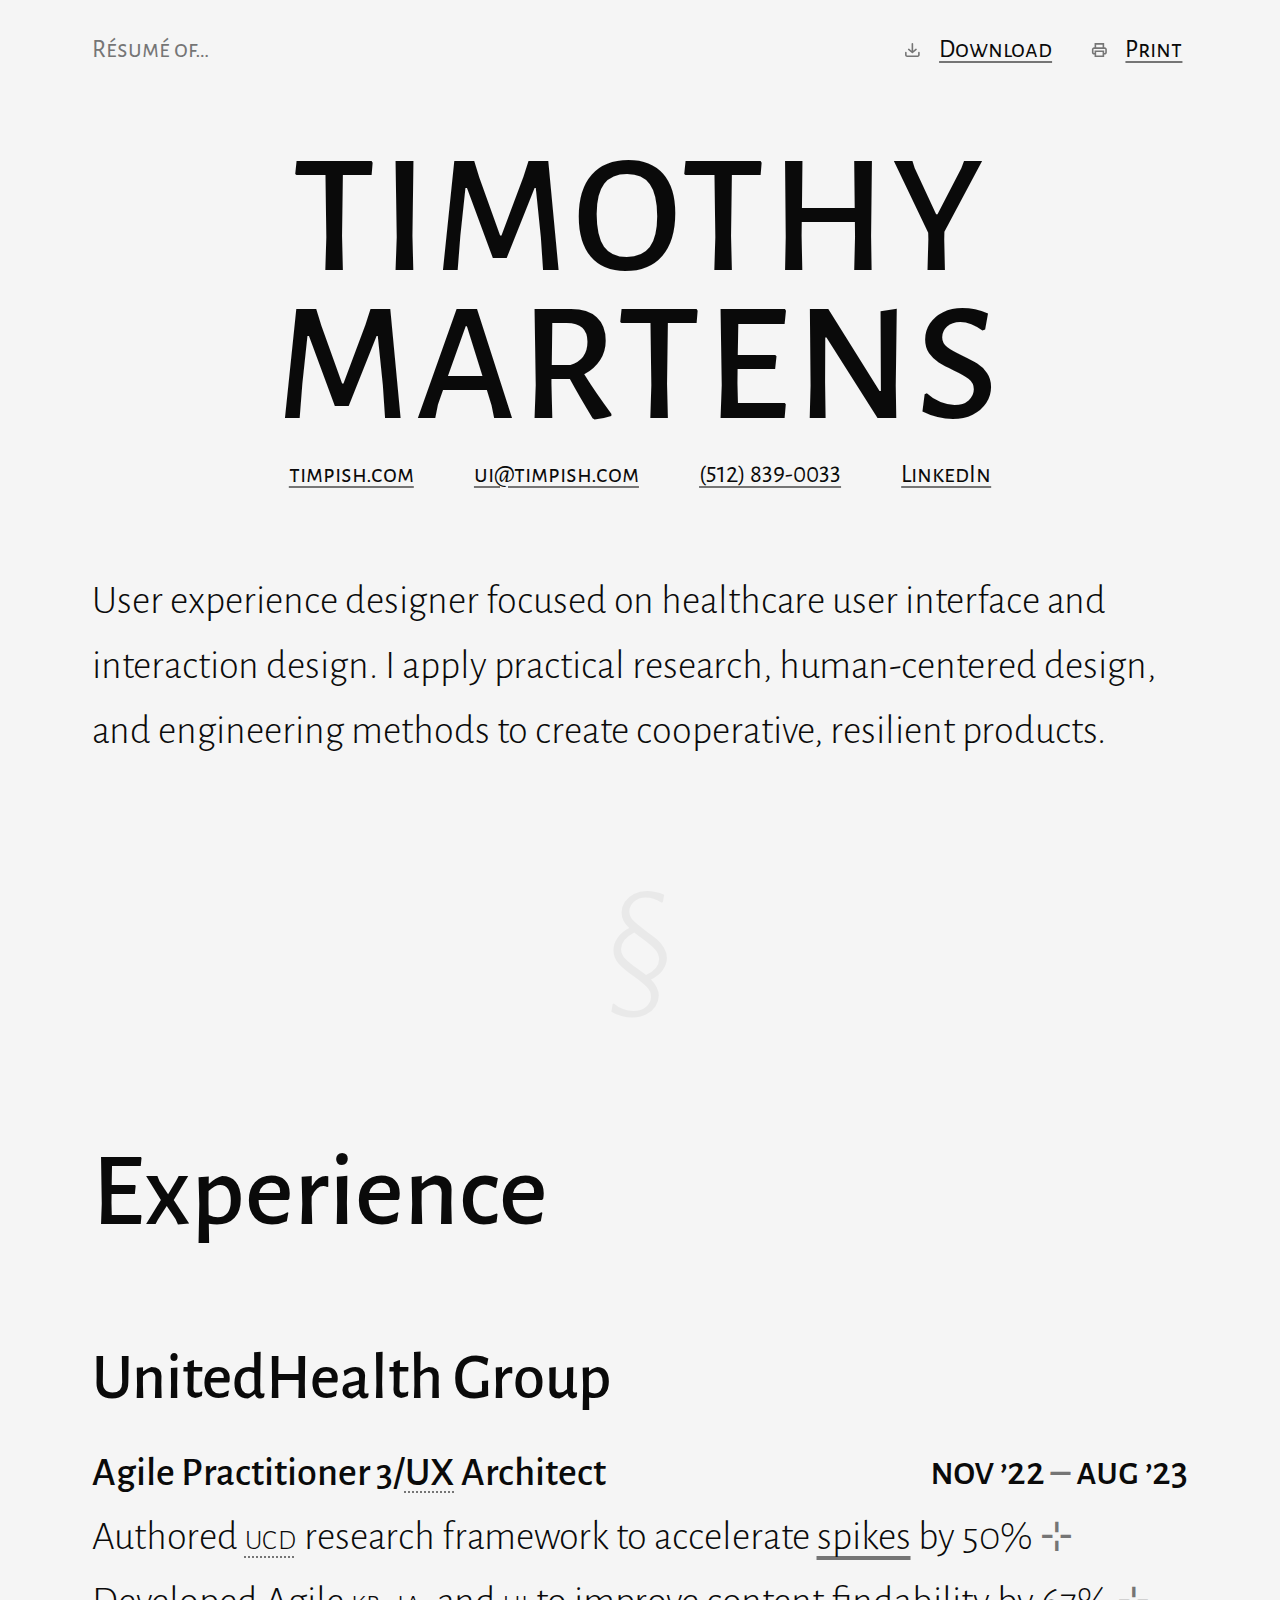
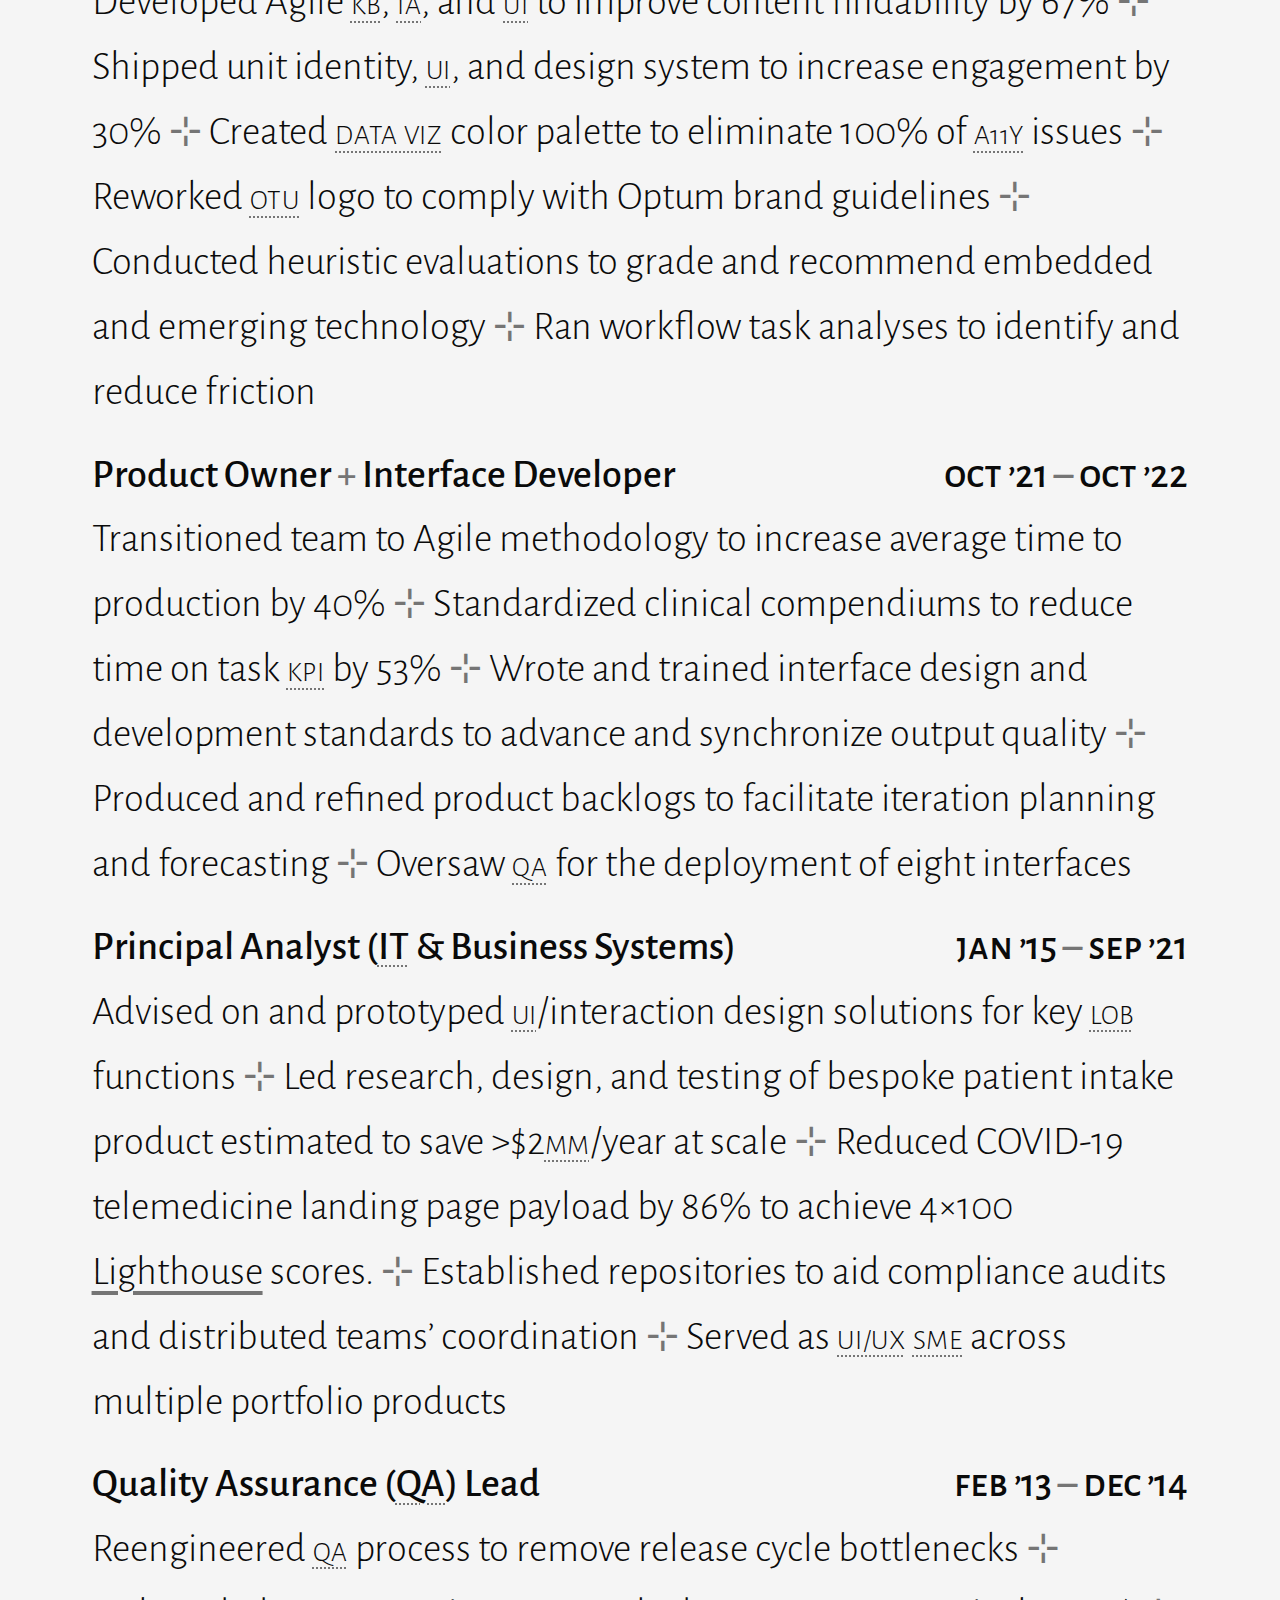
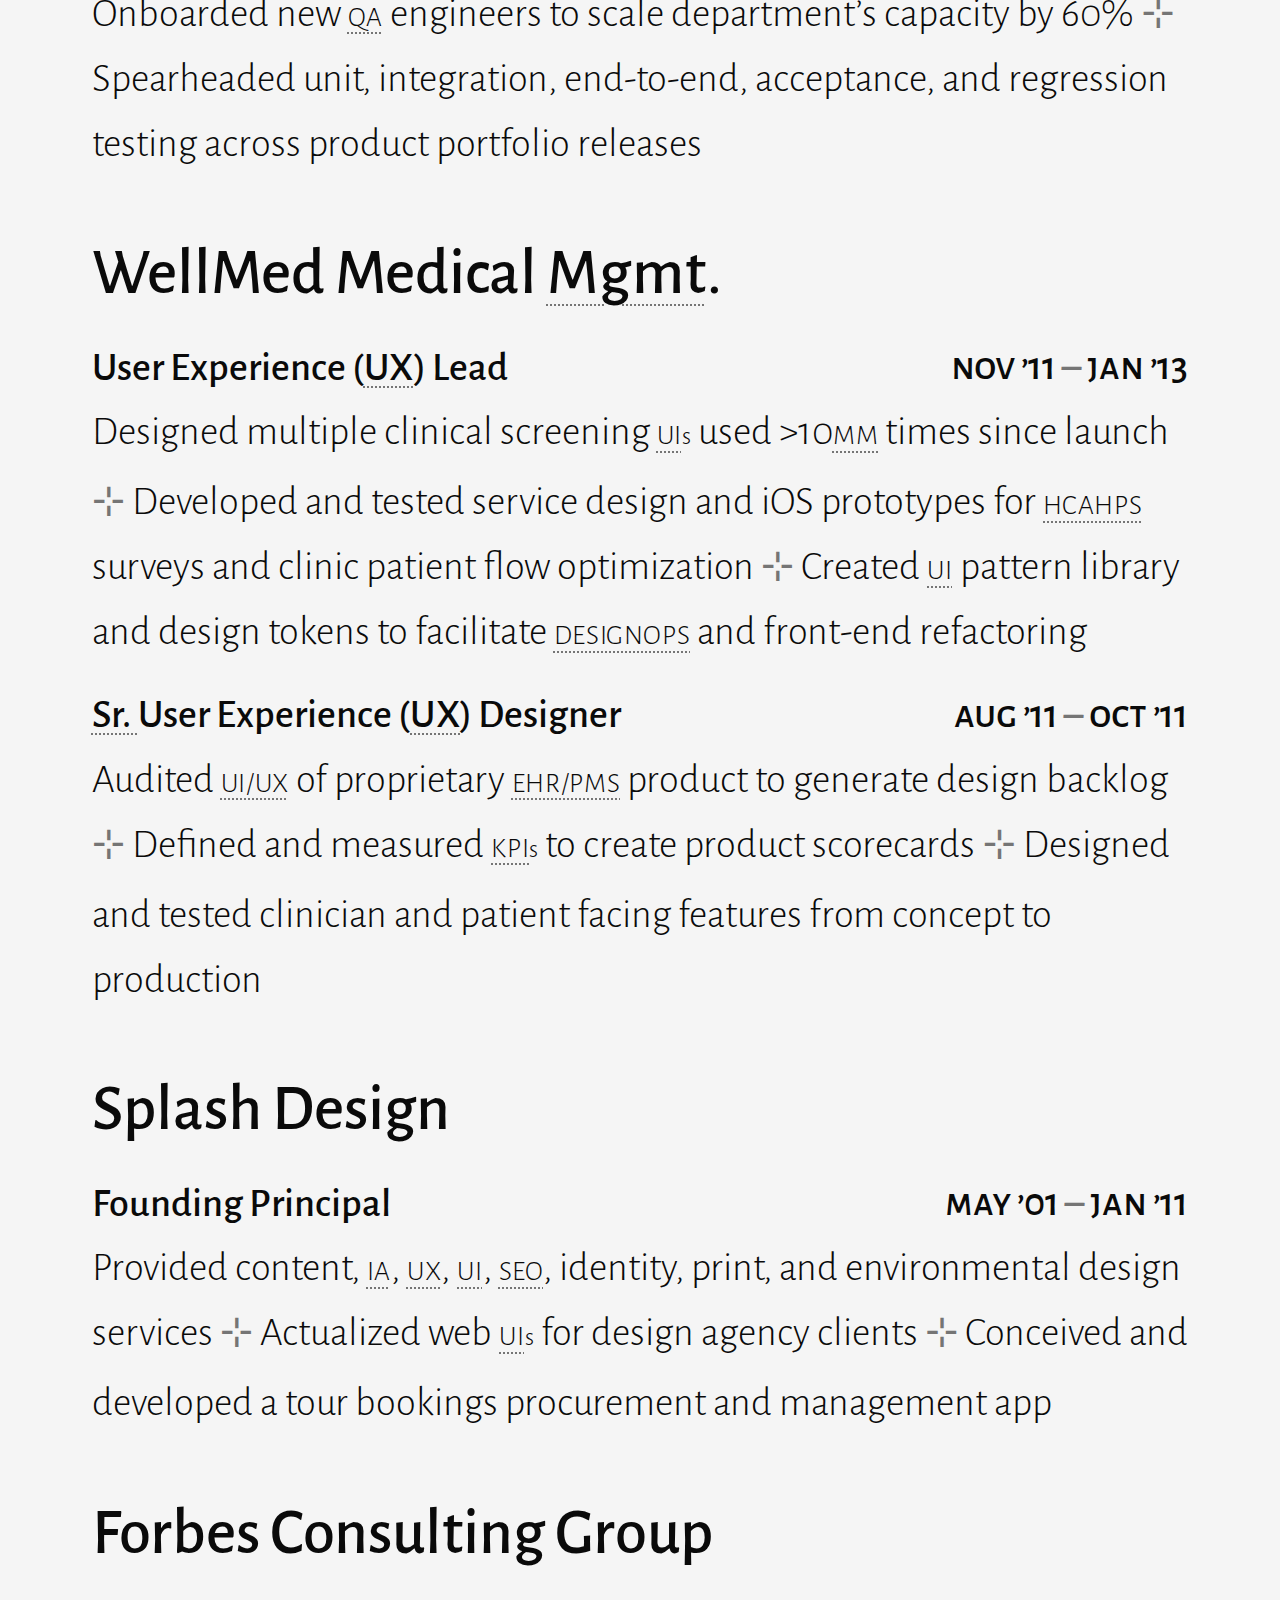
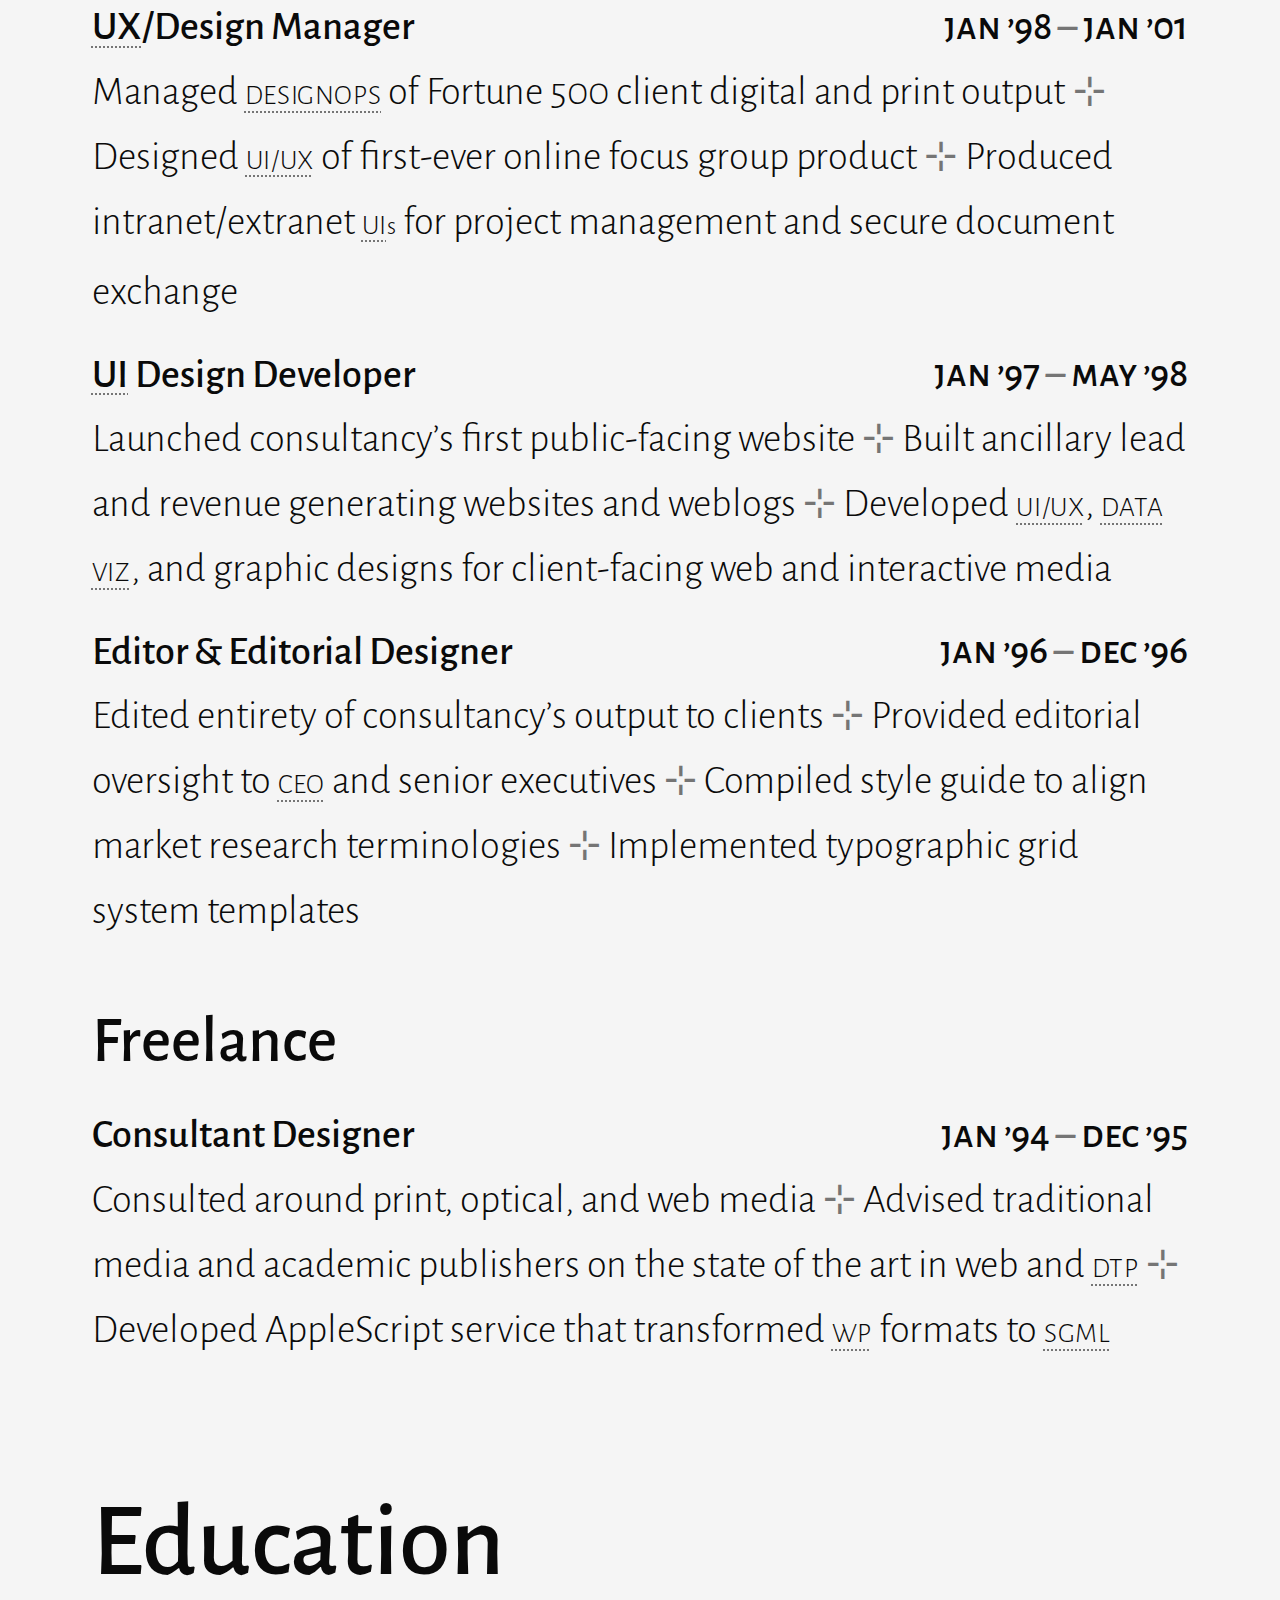
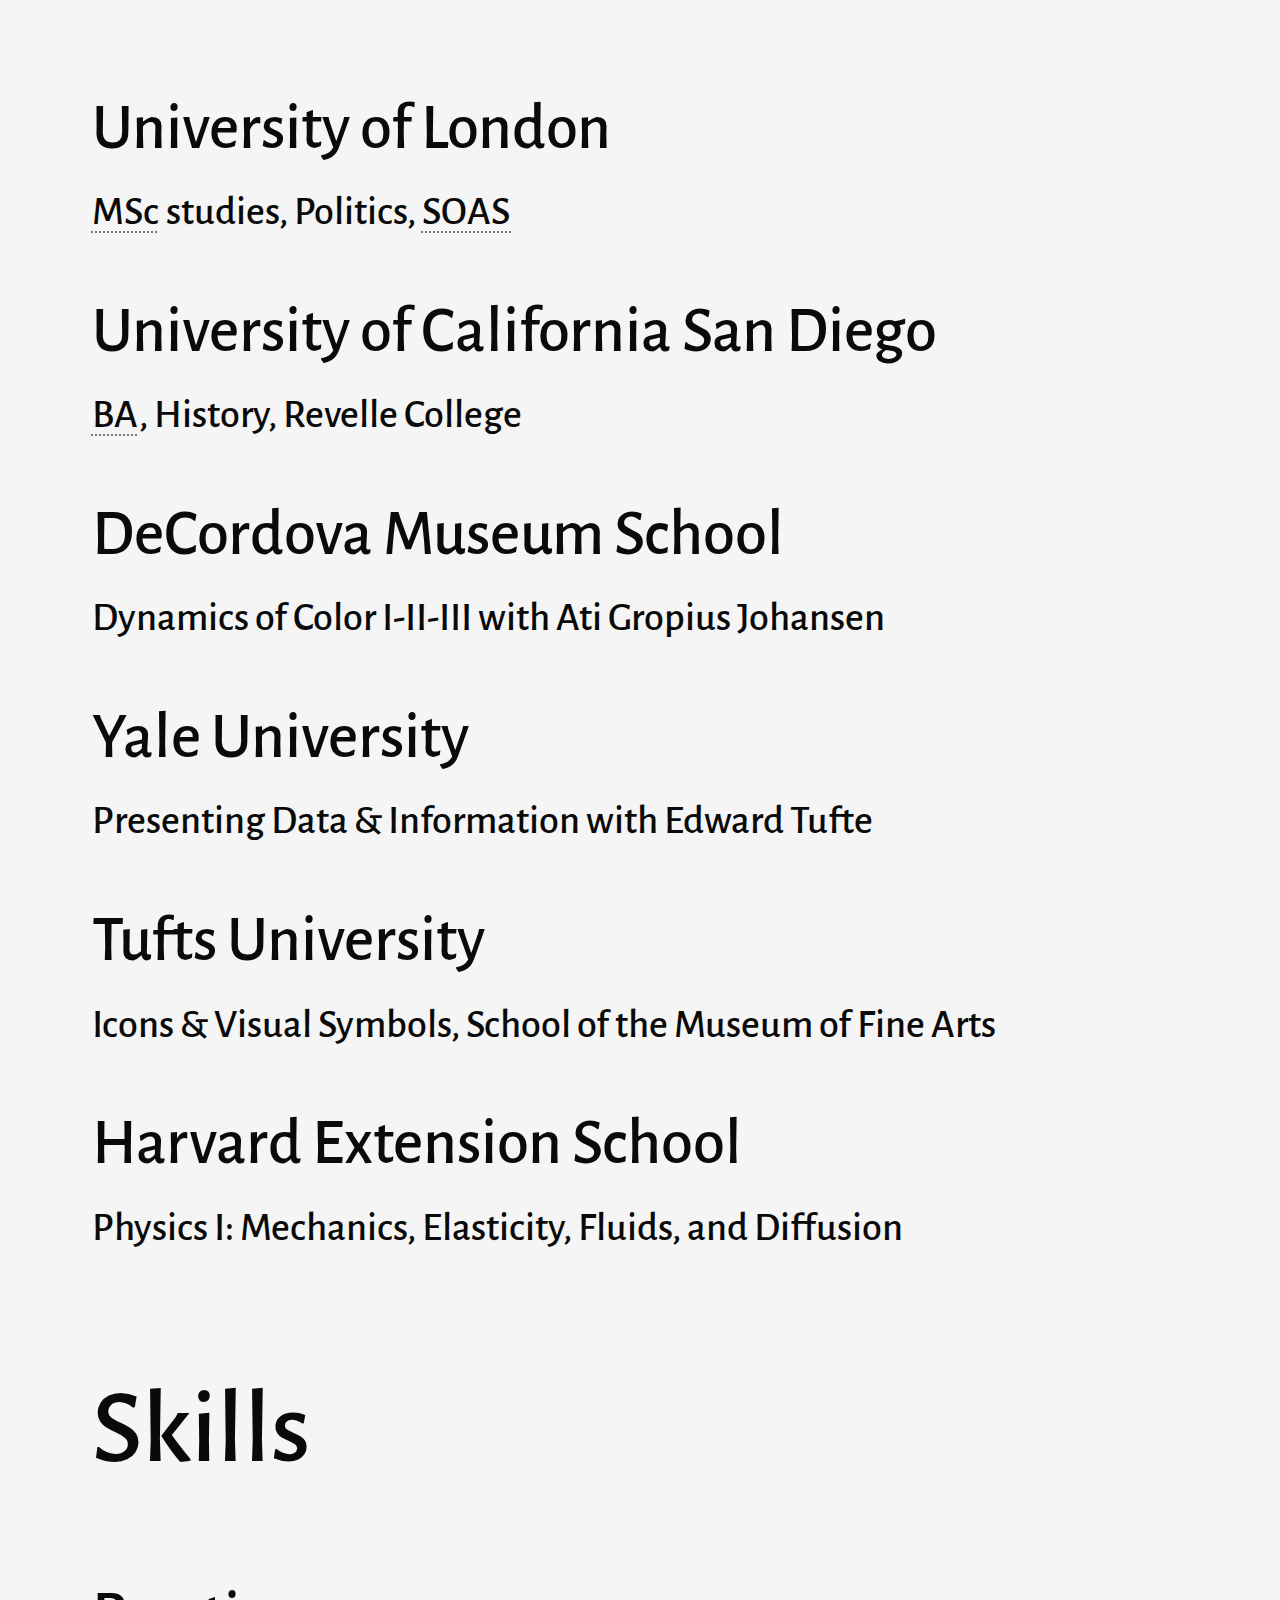
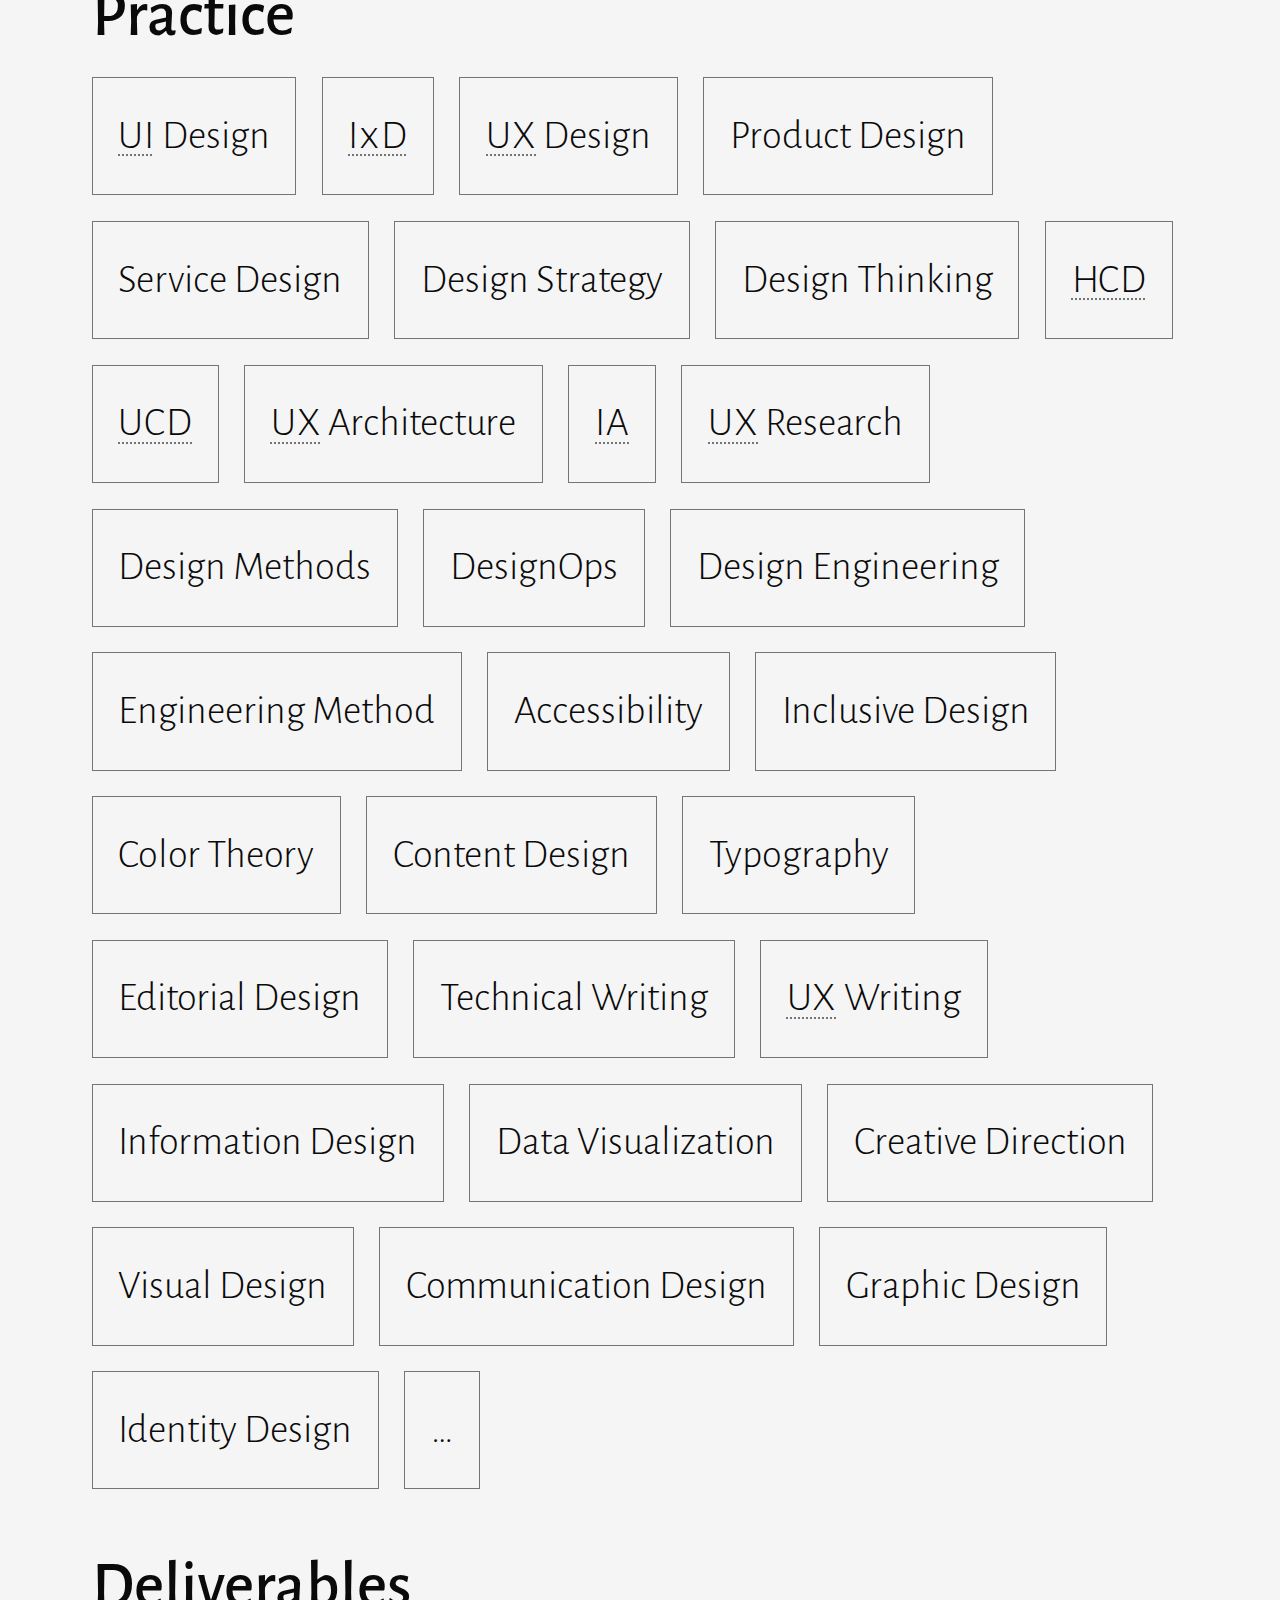
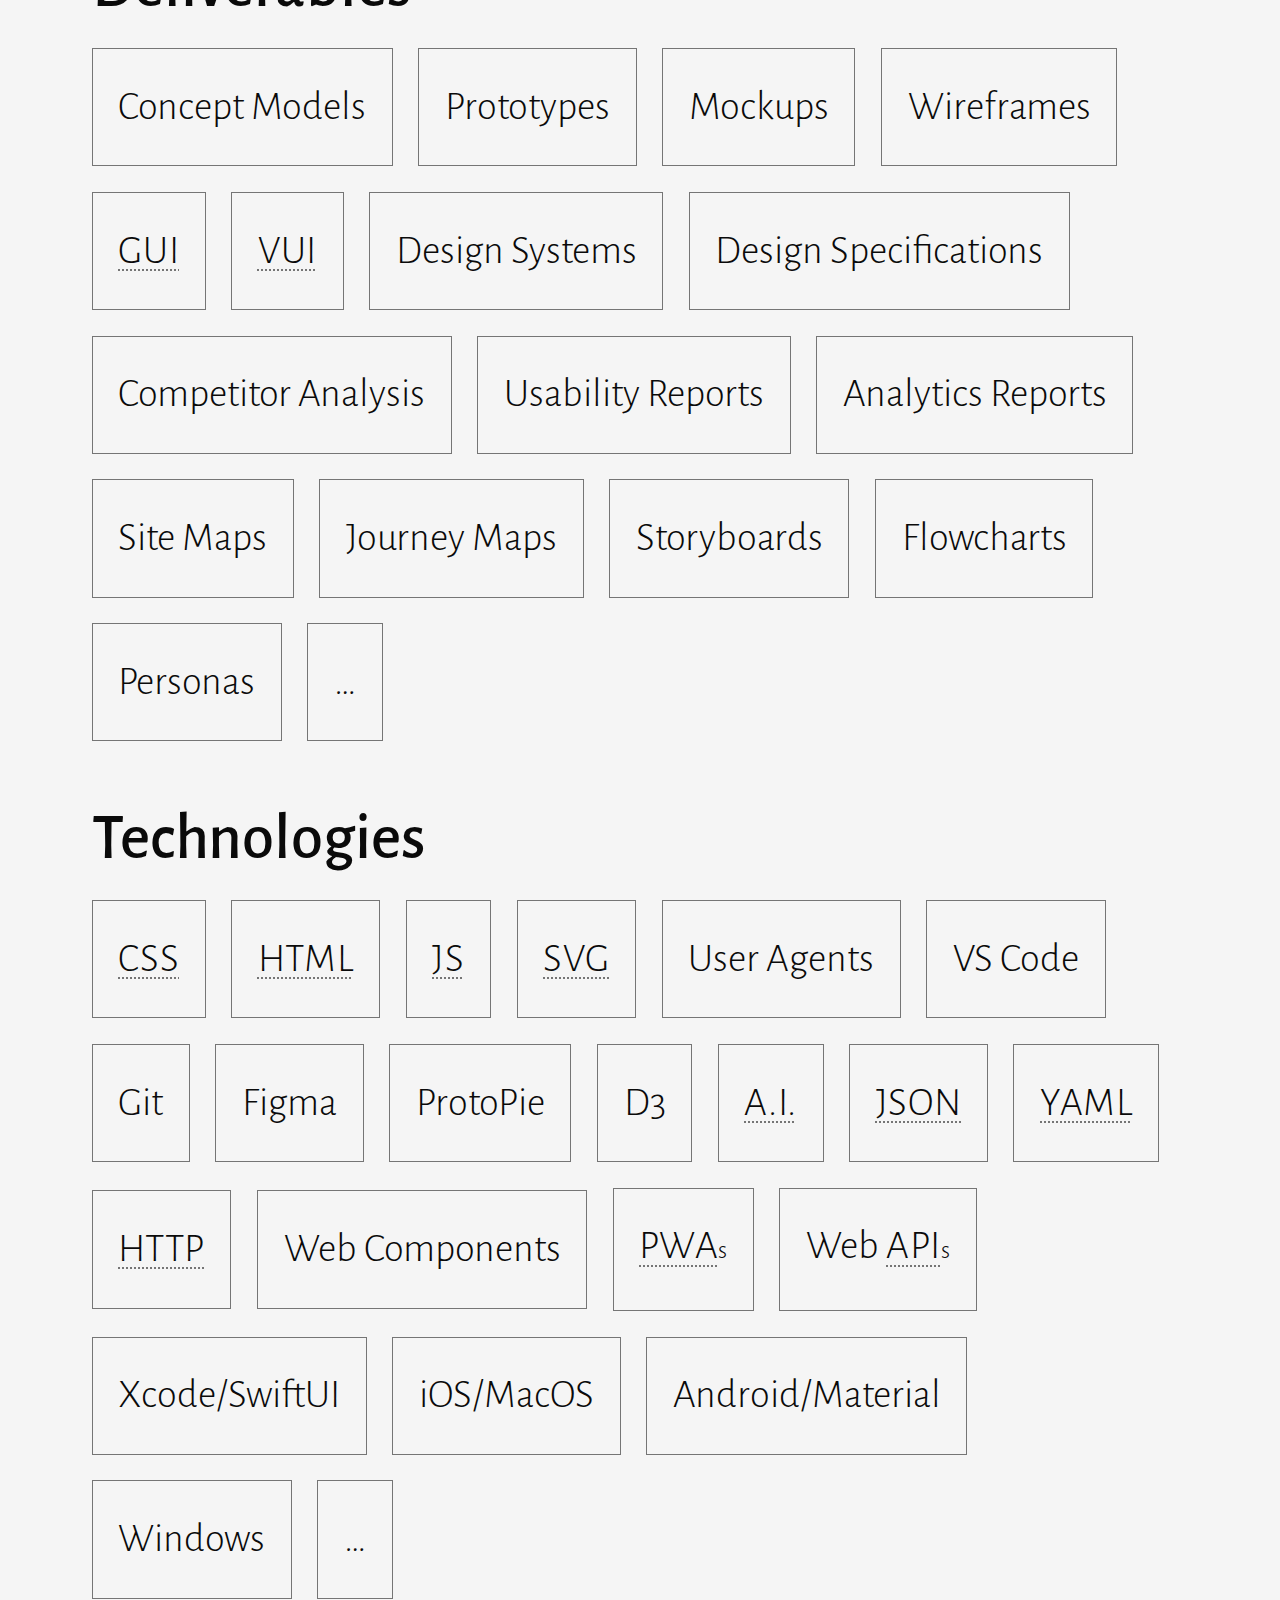
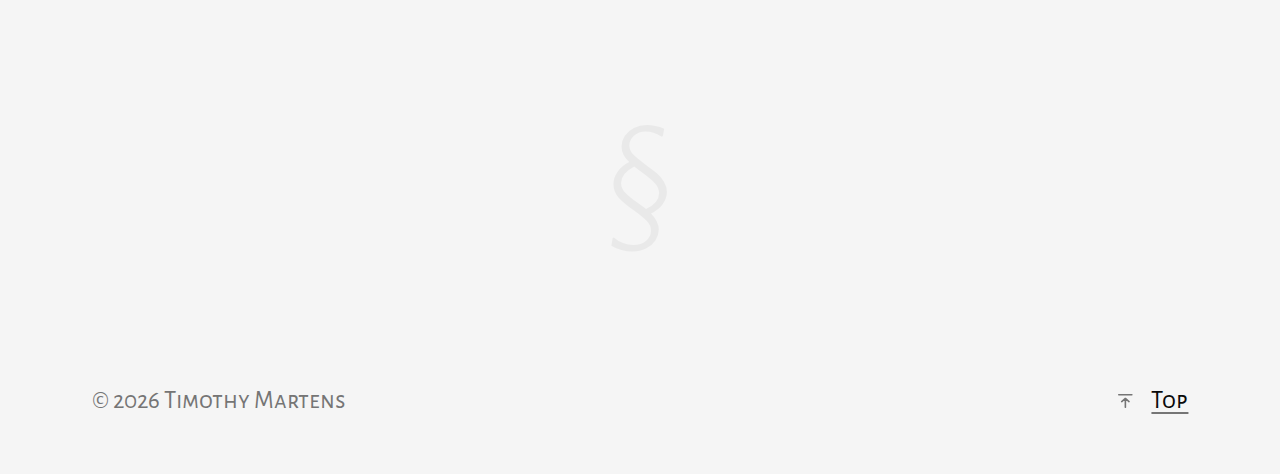
==== index.html @ 263ff4f1 "Add files via upload" ====
<!doctype html>
<html lang="en">

<head>

    <meta charset="UTF-8">
    <meta name="viewport" content="width=device-width,initial-scale=1">
    <title>The r&eacute;sum&eacute; of Timothy Martens &#8211; Product Designer &amp; Design Technologist</title>
    <link rel="preconnect" href="https://fonts.googleapis.com">
    <link rel="preconnect" href="https://fonts.gstatic.com" crossorigin>
    <link href="https://fonts.googleapis.com/css2?family=Alegreya+Sans:wght@300;500&family=Alegreya+Sans+SC:wght@300;400;500&display=swap" rel="stylesheet">
    <!-- <link rel="stylesheet" href="print.css" media="print" /> -->
    <meta name="description" content="The r&eacute;sum&eacute; of Timothy Martens &#8211; Product Designer &amp; Design Technologist" />
    <meta name="format-detection" content="telephone=no">
    <style>
        /* Reset based on https://andy-bell.co.uk/a-more-modern-css-reset/ */

        *,
        *::before,
        *::after {
            box-sizing: border-box;
        }

        html {
            -moz-text-size-adjust: none;
            -webkit-text-size-adjust: none;
            text-size-adjust: none;
        }

        body,
        h1,
        h2,
        h3,
        h4,
        h5,
        p {
            margin: 0;
        }

        body {
            min-height: 100vh;
            line-height: 1.5;
        }

        h1,
        h2,
        h3,
        h4,
        hr,
        button {
            line-height: 1.1;
        }

        h1,
        h2,
        h3,
        h4,
        h5 {
            text-wrap: balance;
        }

        a:not([class]) {
            text-decoration-skip-ink: auto;
            color: currentColor;
        }

        :target {
            scroll-margin-block: 5ex;
        }

        /* Global vars */

        :where(html) {

            /* pseudo-private props in triptych notation: namespaceName-valueType-variableName
               https: //lea.verou.me/blog/2021/10/custom-properties-with-defaults/
               https: //jwdallas.com/posts/namingcssvariables/ */

            --_cv-color-light: var(--cv-color-light, hsl(0, 0%, 96%));
            --_cv-color-dark: var(--cv-color-dark, hsl(0, 0%, 4%));
            --_cv-color-neutral: var(--cv-color-neutral, hsl(0, 0%, 46%));
            --_cv-fontFamily-body: Alegreya Sans, system-ui, -apple-system, sans-serif;
            --_cv-fontFamily-display: var(--cv-fontFamily-body);
            --_cv-fontFamily-smallcaps: Alegreya Sans SC, ui-serif, serif;
            --_cv-maxInlineSize-textMeasure: var(--cv-maxInlineSize-textMeasure, 55ch);
            --_cv-fontWeight-300: var(--cv-fontWeight-300, 300);
            --_cv-fontWeight-400: var(--cv-fontWeight-400, 400);
            --_cv-fontWeight-500: var(--cv-fontWeight-500, 500);
            --_cv-fontSize-s: var(--cv-fontSize-s, clamp(0.7513rem, 0.4806rem + 1.3534vw, 1.6225rem));
            --_cv-fontSize-m: var(--cv-fontSize-m, clamp(1.0625rem, 0.5771rem + 2.4272vw, 2.625rem));
            --_cv-fontSize-l: var(--cv-fontSize-l, clamp(1.5025rem, 0.6497rem + 4.2641vw, 4.2475rem));
            --_cv-fontSize-xl: var(--cv-fontSize-xl, clamp(2.1244rem, 0.6494rem + 7.3748vw, 6.8719rem));
            --_cv-fontSize-xxl: var(--cv-fontSize-xxl, clamp(3.0038rem, 0.4826rem + 12.6058vw, 11.1188rem));
            --_cv-lineHeight-leading: var(--cv-lineHeight-leading, clamp(1.502rem, 4.264vw + 0.65rem, 4.247rem));
            --_cv-letterSpacing-trackingWide: var(--cv-letterSpacing-trackingWide, 0.0618ch);
            --_cv-letterSpacing-trackingSubtle: var(--cv-letterSpacing-trackingSubtle, calc(var(--_cv-letterSpacing-trackingWide)/2));
            --_cv-space-0: var(--cv-space-0, 0);
            --_cv-space-xs: var(--cv-space-xs, clamp(0.3125rem, 0.1766rem + 0.6796vw, 0.75rem));
            --_cv-space-s: var(--cv-space-s, clamp(0.4375rem, 0.2239rem + 1.068vw, 1.125rem));
            --_cv-space-m: var(--cv-space-m, clamp(0.6875rem, 0.3768rem + 1.5534vw, 1.6875rem));
            --_cv-space-l: var(--cv-space-l, clamp(1.0625rem, 0.5771rem + 2.4272vw, 2.625rem));
            --_cv-space-xl: var(--cv-space-xl, clamp(1.625rem, 0.8871rem + 3.6893vw, 4rem));
            --_cv-space-xxl: var(--cv-space-xxl, clamp(2.4375rem, 1.3113rem + 5.6311vw, 6.0625rem));
            --_cv-space-xs-s: var(--cv-space-xs-s, clamp(0.3125rem, 0.0601rem + 1.2621vw, 1.125rem));
            --_cv-space-xs-m: var(--cv-space-xs-m, clamp(0.3125rem, -0.1147rem + 2.1359vw, 1.6875rem));
            --_cv-space-s-m: var(--cv-space-s-m, clamp(0.4375rem, 0.0492rem + 1.9417vw, 1.6875rem));
            --_cv-space-s-xl: var(--cv-space-s-xl, clamp(0.4375rem, -0.6693rem + 5.534vw, 4rem));
            --_cv-space-m-l: var(--cv-space-m-l, clamp(0.6875rem, 0.0856rem + 3.0097vw, 2.625rem));
            --_cv-space-l-xl: var(--cv-space-l-xl, clamp(1.0625rem, 0.1499rem + 4.5631vw, 4rem));
            --_cv-space-l-xxl: var(--cv-space-l-xxl, clamp(1.0625rem, -0.4909rem + 7.767vw, 6.0625rem));
            --_cv-space-xl-xxl: var(--cv-space-xl-xxl, clamp(1.625rem, 0.2464rem + 6.8932vw, 6.0625rem));
            --_cv-borderWidthStyleColor-border: var(--cv-borderWidthStyleColor-border, clamp(0.0088rem, -0.02rem + 0.1437vw, 0.1013rem) solid var(--_cv-color-neutral));
            color: var(--_cv-color-dark);
            background-color: var(--_cv-color-light);
        }

        /* Dark mode */
        @media (prefers-color-scheme: dark) {
            :root {
                background-color: var(--_cv-color-dark);
                color: var(--_cv-color-light);
            }
        }

        /* Elements */

        body {
            font-family: var(--_cv-fontFamily-body);
            font-size: var(--_cv-fontSize-m);
            line-height: var(--_cv-lineHeight-leading);
            font-weight: var(--_cv-fontWeight-300);
            font-variant-numeric: oldstyle-nums;
            font-variant-numeric: proportional-nums;
            margin-top: var(--_cv-space-xs-s);
            margin-bottom: var(--_cv-space-m-l)
        }

        h1,
        h2,
        h3,
        h4 {
            font-family: var(--_cv-fontFamily-display);
            font-weight: var(--_cv-fontWeight-500);
        }

        h5 {
            font-family: var(--_cv-fontFamily-smallcaps);
            font-weight: var(--_cv-fontWeight-500);
        }

        h1 {
            font-size: var(--_cv-fontSize-xxl);
            line-height: 0.88;
            letter-spacing: var(--_cv-letterSpacing-trackingWide);
            text-align: center;
            text-transform: uppercase;
        }

        h2 {
            font-size: var(--_cv-fontSize-xl);
            margin-bottom: var(--_cv-space-xxl);
        }

        h3 {
            font-size: var(--_cv-fontSize-l);
            margin-bottom: var(--_cv-space-m);
            margin-top: var(--_cv-space-xl);
        }

        h4,
        h5 {
            font-size: var(--_cv-fontSize-m);
        }

        nav,
        address,
        footer {
            font-family: var(--_cv-fontFamily-smallcaps);
            font-size: var(--_cv-fontSize-s);
            font-weight: var(--_cv-fontWeight-400);
        }

        /* lead in and outro…neutral color */
        nav p,
        footer p:first-of-type {
            color: var(--_cv-color-neutral);
        }

        /* de-italicize default */
        address {
            font-style: inherit;
        }

        abbr {
            font-family: var(--_cv-fontFamily-smallcaps);
            font-variant-caps: all-small-caps;
            letter-spacing: var(--_cv-letterSpacing-trackingSubtle);
            text-decoration-line: underline;
            text-decoration-style: dotted;
            text-decoration-color: var(--_cv-color-neutral);
            text-decoration-thickness: 1.618px;
            text-underline-offset: 0.1618em;
        }

        /* don't small cap abbrs in these headers */
        h3 abbr,
        h4 abbr {
            font-family: var(--_cv-fontFamily-display);
            font-variant-caps: normal;
        }

        /* plural smallcaps abbrs */
        abbr+span {
            font-size: 0.618em;
        }

        /* cap smallcaps in skill boxes */
        .box li abbr {
            font-variant-caps: normal;
        }

        /* neutral color punctuation glyphs &ndash;, &plus; */
        time+span,
        h4>span {
            color: var(--_cv-color-neutral);
        }

        ul {
            list-style: none;
            margin: 0;
            padding-left: 0;
        }

        /* add a beat above n+1 org postions */
        ul+div.cluster {
            margin-block-start: var(--_cv-space-s);
        }

        a,
        button {
            color: currentcolor;
            text-decoration-line: underline;
            text-decoration-color: var(--_cv-color-neutral);
            text-underline-offset: 0.1618em;
        }

        button {
            background: transparent;
            border: none;
            cursor: pointer;
            display: inline-block;
            font: inherit;
            margin: 0;
        }

        a:hover svg,
        button:hover svg {
            scale: 1.2;
        }

        a:hover,
        button:hover,
        button:focus {
            text-underline-offset: 0.3236em;
        }

        a:active,
        a:focus,
        button:active,
        button:focus {
            outline: var(--_cv-color-neutral) dotted 1.618px;
            outline-offset: +6.853px;
        }

        /* icons base64 svgs  */
        symbol {
            fill: none;
            stroke: var(--_cv-color-neutral);
            stroke-width: 1;
            stroke-linecap: round;
        }

        hr {
            border: none;
        }

        hr.section::after {
            content: '\00A7';
            display: block;
            filter: opacity(.1);
            font-size: var(--_cv-fontSize-xxl);
            text-align: center;
        }

        hr.subsection::after {
            font-size: var(--_cv-fontSize-xl);
        }

        /* Layout primitives */

        /* center */
        .center {
            box-sizing: content-box;
            margin-inline: auto;
            max-inline-size: var(--_cv-maxInlineSize-textMeasure);
            padding-inline-start: var(--_cv-space-l-xxl);
            padding-inline-end: var(--_cv-space-l-xxl);
        }

        /* stack */
        .vertical-rhythm {
            display: flex;
            flex-direction: column;
            justify-content: flex-start;
        }

        [class^='vertical-rhythm']>* {
            margin-block: 0;
        }

        .vertical-rhythm-s>*+* {
            margin-block-start: var(--_cv-space-l-xl);
        }

        .vertical-rhythm-m>*+* {
            margin-block-start: var(--_cv-space-xl);
        }

        .vertical-rhythm-l>*+* {
            margin-block-start: var(--_cv-space-xl-xxl);
        }

        /* cluster */
        .cluster {
            display: flex;
            flex-wrap: wrap;
            gap: var(--_cv-space-xs-m);
            justify-content: space-between;
            align-items: center;
        }

        /* paragraph, glyph delimited lists (main <li>s) */
        .para-list>* {
            list-style: none;
            display: inline;

        }

        .para-list>*+*::before {
            content: var(--symbol, '\22B9')'\0020';
            color: var(--_cv-color-neutral);
        }

        /* box (skills) */
        .box li {
            padding: var(--_cv-space-s-m);
            border: var(--_cv-borderWidthStyleColor-border);
            color: inherit;
            background-color: inherit;
        }

        .box * {
            color: inherit;
        }

        /* icon */
        .icon {
            width: 1cap;
            width: 0.75em;
            height: 0.75em;
            height: 1cap;
        }

        .with-icon {
            display: inline-flex;
            align-items: baseline;
        }

        .with-icon .icon {
            margin-inline-end: var(--_cv-space-xs-s);
        }

        /* Utils */

        /* Type */
        .font-variant-numeric\:lining-nums {
            font-variant-numeric: lining-nums;
        }

        /* Stack props */
        .margin-block-start\:--_cv-space-0 {
            margin-block-start: var(--_cv-space-0);
        }

        /* Cluster props */
        .justify-content\:center {
            justify-content: center;
        }

        .justify-content\:flex-start {
            justify-content: flex-start;
        }

        .gap\:--_cv-space-s-xl {
            gap: var(--_cv-space-s-xl);
        }

        /* layout debugger */
        .* {
            outline: deeppink dotted 0.5px;
        }
    </style>

</head>

<body id="top" class="center vertical-rhythm-l">

    <header class="vertical-rhythm-m">

        <nav class="cluster">
            <p>R&eacute;sum&eacute; of&hellip;</p>
            <ul class="cluster">
                <li>
                    <form method="get" action="martens-timothy-cv.pdf">
                        <!-- <button type="submit" class="with-icon"> -->
                        <button class="with-icon" onclick="window.alert('Feature: Downloadable version\nStatus: Work in progress\nEstimate: October 🎃 2023');return false;">
                            <svg class="icon">
                                <use href="#download"></use>
                            </svg>
                            Download
                        </button>
                    </form>
                </li>
                <li>
                    <!-- <button class="with-icon" onclick="window.print();return false;"> -->
                    <button class="with-icon" onclick="window.alert('Feature: Printable version\nStatus: Work in progress\nEstimate: October 🎃 2023');return false;">
                        <svg class="icon">
                            <use href="#print"></use>
                        </svg>
                        Print</button>
                </li>
            </ul>
        </nav>

        <h1>
            Timothy<br>Martens
        </h1>

        <address class="margin-block-start:--_cv-space-0">
            <ul class="cluster justify-content:center gap:--_cv-space-s-xl">
                <li><a href="https://timpish.com/">timpish.com</a></li>
                <li><a href="mailto:ui&#64;timpish.com">ui@timpish.com</a></li>
                <li><a href="tel:+01-512-839-0033" class="font-variant-numeric:lining-nums" rel="nofollow">(512)&nbsp;839&hyphen;0033</a></li>
                <li><a href="https://www.linkedin.com/in/timpish">LinkedIn</a></li>
            </ul>
        </address>

        <p>User experience designer focused on healthcare user interface and interaction design. I apply practical research, human&hyphen;centered design, and engineering methods to create cooperative, resilient products.</p>
        <!-- <p>Human&hyphen;centric product designer focused on healthcare user interface and interaction design. I apply practical research, design, and engineering methods to create user&hyphen;friendly, resilient <abbr title="User Interface">UI</abbr> systems.</p> -->

    </header>

    <hr class="section">

    <main class="vertical-rhythm-s">

        <article>
            <h2>Experience</h2>
            <h3>UnitedHealth Group</h3>
            <!-- <li>Accomplished [X] as measured by [Y], by doing [Z].</li> -->
            <div class="cluster">
                <h4>Agile Practitioner 3/<wbr><abbr title="User Experience">UX</abbr> Architect</h4>
                <h5><time datetime="2022-11">nov &rsquo;22</time> <span>&ndash;</span> <time datetime="2023-08">aug &rsquo;23</time></h5>
            </div>
            <ul class="para-list">
                <li>Authored <abbr title="User-centered Design">UCD</abbr> research framework to accelerate <a href="https://en.wikipedia.org/wiki/Spike_(software_development)">spikes</a> by 50&percnt;</li>
                <li>Developed Agile <abbr title="Knowledge Base">KB</abbr>, <abbr title="Information Architecture">IA</abbr>, and <abbr title="User Interface">UI</abbr> to improve content findability by 67&percnt;</li>
                <li>Shipped unit identity, <abbr title="User Interface">UI</abbr>, and design system to increase engagement by 30&percnt;</li>
                <li>Created <abbr title="Data Visualization">data viz</abbr> color palette to eliminate 100&percnt; of <abbr title="Accessibility">A11y</abbr> issues</li>
                <li>Reworked <abbr title="Optum Technology University">OTU</abbr> logo to comply with Optum brand guidelines</li>
                <li>Conducted heuristic evaluations to grade and recommend embedded and emerging technology</li>
                <li>Ran workflow task analyses to identify and reduce friction</li>
            </ul>
            <div class="cluster">
                <h4>Product Owner <span>&plus;</span> Interface Developer</h4>
                <h5><time datetime="2021-10">oct &rsquo;21</time> <span>&ndash;</span> <time datetime="2022-10">oct &rsquo;22</time></h5>
            </div>
            <ul class="para-list">
                <li>Transitioned team to Agile methodology to increase average time to production by 40&percnt;</li>
                <li>Standardized clinical compendiums to reduce time on task <abbr title="Key Performance Indicator">kpi</abbr> by 53&percnt;</li>
                <li>Wrote and trained interface design and development standards to advance and synchronize output quality</li>
                <li>Produced and refined product backlogs to facilitate iteration planning and forecasting</li>
                <li>Oversaw <abbr title="Quality Assurance">QA</abbr> for the deployment of eight interfaces</li>
            </ul>
            <div class="cluster">
                <h4>Principal Analyst (<abbr title="Information Technology">IT</abbr> &amp; Business Systems)</h4>
                <h5><time datetime="2015-01">jan &rsquo;15</time> <span>&ndash;</span> <time datetime="2021-09">sep &rsquo;21</time></h5>
            </div>
            <ul class="para-list">
                <li>Advised on and prototyped <abbr title="User Interface">UI</abbr>/<wbr>interaction design solutions for key <abbr title="Line of Business">LOB</abbr> functions</li>
                <li>Led research, design, and testing of bespoke patient intake product estimated to save &gt;$2<abbr title="Million">MM</abbr>/year at scale</li>
                <li>Reduced COVID&hyphen;19 telemedicine landing page payload by 86&percnt; to achieve 4&times;100 <a href="https://developer.chrome.com/docs/lighthouse/">Lighthouse</a> scores.</li>
                <li>Established repositories to aid compliance audits and distributed teams&rsquo; coordination</li>
                <li>Served as <abbr title="User Interface/User Experience">UI/UX</abbr> <abbr title="Subject Matter Expert">SME</abbr> across multiple portfolio products</li>
            </ul>
            <div class="cluster">
                <h4>Quality Assurance (<abbr title="Quality Assurance">QA</abbr>) Lead</h4>
                <h5><time datetime="2013-02">feb &rsquo;13</time> <span>&ndash;</span> <time datetime="2014-12">dec &rsquo;14</time></h5>
            </div>
            <ul class="para-list">
                <li>Reengineered <abbr title="Quality Assurance">QA</abbr> process to remove release cycle bottlenecks</li>
                <li>Onboarded new <abbr title="Quality Assurance">QA</abbr> engineers to scale department&rsquo;s capacity by 60&percnt;</li>
                <li>Spearheaded unit, integration, end&hyphen;to&hyphen;end, acceptance, and regression testing across product portfolio releases</li>
            </ul>
            <h3>WellMed Medical <abbr title="Management">Mgmt</abbr>.</h3>
            <div class="cluster">
                <h4>User Experience (<abbr title="User Experience">UX</abbr>) Lead</h4>
                <h5><time datetime="2011-11">nov &rsquo;11</time> <span>&ndash;</span> <time datetime="2013-01">jan &rsquo;13</time></h5>
            </div>
            <ul class="para-list">
                <li>Designed multiple clinical screening <abbr title="User Interface">UI</abbr><span>s</span> used &gt;10<abbr title="Million">MM</abbr> times since launch</li>
                <li>Developed and tested service design and iOS prototypes for <abbr title="Hospital Consumer Assessment of Healthcare Providers and Systems">HCAHPS</abbr> surveys and clinic patient flow optimization</li>
                <li>Created <abbr title="User Interface">UI</abbr> pattern library and design tokens to facilitate <abbr title="Design Operations">DesignOps</abbr> and front&hyphen;end refactoring</li>
            </ul>
            <div class="cluster">
                <h4><abbr title="Senior">Sr. </abbr> User Experience (<abbr title="User Experience">UX</abbr>) Designer</h4>
                <h5><time datetime="2011-08">aug &rsquo;11</time> <span>&ndash;</span> <time datetime="2011-10">oct &rsquo;11</time></h5>
            </div>
            <ul class="para-list">
                <li>Audited <abbr title="User Interface/User Experience">UI/UX</abbr> of proprietary <abbr title="Electronic Health Record/Practice Management System">EHR/PMS</abbr> product to generate design backlog</li>
                <li>Defined and measured <abbr title="Key Performance Indicators">KPI</abbr><span>s</span> to create product scorecards</li>
                <li>Designed and tested clinician and patient facing features from concept to production</li>
            </ul>
            <h3>Splash Design</h3>
            <div class="cluster">
                <h4>Founding Principal</h4>
                <h5><time datetime="2001-05">may &rsquo;01</time> <span>&ndash;</span> <time datetime="2011-O1">jan &rsquo;11</time></h5>
            </div>
            <ul class="para-list">
                <li>Provided content, <abbr title=" Information Architecture">IA</abbr>, <abbr title="User Experience">UX</abbr>, <abbr title="User Interface">UI</abbr>, <abbr title="Search Engine Optimization">SEO</abbr>, identity, print, and environmental design services</li>
                <li>Actualized web <abbr title="User Interface">UI</abbr><span>s</span> for design agency clients</li>
                <li>Conceived and developed a tour bookings procurement and management app</li>
            </ul>
            <h3>Forbes Consulting Group</h3>
            <div class="cluster">
                <h4><abbr title="User Experience">UX</abbr>/Design Manager</h4>
                <h5><time datetime="1998-01">jan &rsquo;98</time> <span>&ndash;</span> <time datetime="2001-O1">jan &rsquo;01</time></h5>
            </div>
            <ul class="para-list">
                <li>Managed <abbr title="Design Operations">DesignOps</abbr> of Fortune 500 client digital and print output</li>
                <li>Designed <abbr title="User Interface/User Experience">UI/UX</abbr> of first&hyphen;ever online focus group product</li>
                <li>Produced intranet/extranet <abbr title="User Interface">UI</abbr><span>s</span> for project management and secure document exchange</li>
            </ul>
            <div class="cluster">
                <h4><abbr title="User Interface">UI</abbr> Design Developer</h4>
                <h5><time datetime="1997-01">jan &rsquo;97</time> <span>&ndash;</span> <time datetime="1998-O5">may &rsquo;98</time></h5>
            </div>
            <ul class="para-list">
                <li>Launched consultancy&rsquo;s first public&hyphen;facing website</li>
                <li>Built ancillary lead and revenue generating websites and weblogs</li>
                <li>Developed <abbr title="User Interface/User Experience">UI/UX</abbr>, <abbr title="Data Visualization">data viz</abbr>, and graphic designs for client&hyphen;facing web and interactive media</li>
            </ul>
            <div class="cluster">
                <h4>Editor &amp; Editorial Designer</h4>
                <h5><time datetime="1996-01">jan &rsquo;96</time> <span>&ndash;</span> <time datetime="1996-12">dec &rsquo;96</time></h5>
            </div>
            <ul class="para-list">
                <li>Edited entirety of consultancy&rsquo;s output to clients</li>
                <li>Provided editorial oversight to <abbr title="Chief Executive Officer">CEO</abbr> and senior executives</li>
                <li>Compiled style guide to align market research terminologies</li>
                <li>Implemented typographic grid system templates</li>
            </ul>
            <h3>Freelance</h3>
            <div class="cluster">
                <h4>Consultant Designer</h4>
                <h5><time datetime="1994-01">jan &rsquo;94</time> <span>&ndash;</span> <time datetime="1995-12">dec &rsquo;95</time></h5>
            </div>
            <ul class="para-list">
                <li>Consulted around print, optical, and web media</li>
                <li>Advised traditional media and academic publishers on the state of the art in web and <abbr title="Desktop Publsihing">DTP</abbr></li>
                <li>Developed AppleScript service that transformed <abbr title="Word Processing">wp</abbr> formats to <abbr title="Standard Generalized Markup Language">SGML</abbr></li>
            </ul>
        </article>

        <hr class="subsection">

        <article>
            <h2>Education</h2>
            <h3>University of London</h3>
            <h4><abbr title="Master of Science">MSc</abbr> studies, Politics, <abbr title="Scool of Oriental and African Studies">SOAS</abbr></h4>
            <h3>University of California<wbr> San Diego</h3>
            <h4><abbr title="Bachelor of Arts">BA</abbr>, History, Revelle College</h4>
            <h3>DeCordova Museum School</h3>
            <h4>Dynamics of Color I&hyphen;II&hyphen;III with Ati Gropius Johansen</h4>
            <h3>Yale University</h3>
            <h4>Presenting Data &amp; Information with Edward Tufte</h4>
            <h3>Tufts University</h3>
            <h4>Icons &amp; Visual Symbols, School of the Museum of Fine Arts</h4>
            <h3>Harvard Extension School</h3>
            <h4>Physics I: Mechanics, Elasticity, Fluids, and Diffusion</h4>
        </article>

        <hr class="subsection">

        <article>
            <h2>Skills</h2>
            <h3>Practice</h3>
            <ul class="cluster box justify-content:flex-start">
                <li><abbr title="User Interface">UI</abbr> Design</li>
                <li><abbr title="Interaction Design">IxD</abbr></li>
                <li><abbr title="User Experience">UX</abbr> Design</li>
                <li>Product Design</li>
                <li>Service Design</li>
                <li>Design Strategy</li>
                <li>Design Thinking</li>
                <li><abbr title="Human-Centered Design">HCD</abbr></li>
                <li><abbr title="User-Centered Design">UCD</abbr></li>
                <li><abbr title="User Experience">UX</abbr> Architecture</li>
                <li><abbr title="Information Architecture">IA</abbr></li>
                <li><abbr title="User Experience Research">UX</abbr> Research</li>
                <li>Design Methods</li>
                <li>DesignOps</li>
                <li>Design Engineering</li>
                <li>Engineering Method</li>
                <li>Accessibility</li>
                <li>Inclusive Design</li>
                <li>Color Theory</li>
                <li>Content Design</li>
                <li>Typography</li>
                <li>Editorial Design</li>
                <li>Technical Writing</li>
                <li><abbr title="User Experience">UX</abbr> Writing</li>
                <li>Information Design</li>
                <li>Data Visualization</li>
                <li>Creative Direction</li>
                <li>Visual Design</li>
                <li>Communication Design</li>
                <li>Graphic Design</li>
                <li>Identity Design</li>
                <li>&hellip;</li>
            </ul>
            <h3>Deliverables</h3>
            <ul class="cluster box justify-content:flex-start">
                <li>Concept Models</li>
                <li>Prototypes</li>
                <li>Mockups</li>
                <li>Wireframes</li>
                <li><abbr title="Graphical User Inteface">GUI</abbr></li>
                <li><abbr title="Voice User Interface">VUI</abbr></li>
                <li>Design Systems</li>
                <li>Design Specifications</li>
                <li>Competitor Analysis</li>
                <li>Usability Reports</li>
                <li>Analytics Reports</li>
                <li>Site Maps</li>
                <li>Journey Maps</li>
                <li>Storyboards</li>
                <li>Flowcharts</li>
                <li>Personas</li>
                <li>&hellip;</li>
            </ul>
            <h3>Technologies</h3>
            <ul class="cluster box justify-content:flex-start">
                <li><abbr title="Cascading Style Sheets">CSS</abbr></li>
                <li><abbr title="HyperText Markup Language">HTML</abbr></li>
                <li><abbr title="JavaScript">JS</abbr></li>
                <li><abbr title="Scalable Vector Graphics">SVG</abbr></li>
                <li>User Agents</li>
                <li>VS Code</li>
                <li>Git</li>
                <li>Figma</li>
                <li>ProtoPie</li>
                <li>D3</li>
                <li><abbr title="Artificial Intelligence">A.I.</abbr></li>
                <li><abbr title="JavaScript Object Notation">JSON</abbr></li>
                <li><abbr title="A human-friendly data serialization language">YAML</abbr></li>
                <li><abbr title="Hypertext Transfer Protocol">HTTP</abbr></li>
                <li>Web Components</li>
                <li><abbr title="Progressive Web Apps">PWA</abbr><span>s</span></li>
                <li>Web <abbr title="Application Programming Interface">API</abbr><span>s</span></li>
                <li>Xcode/SwiftUI</li>
                <li>iOS/MacOS</li>
                <li>Android/Material</li>
                <li>Windows</li>
                <li>&hellip;</li>
                <!-- <li>Storybook</li>
                        <li>zeroheight</li>
                        <li>Framer</li>
                        <li>Origami</li>
                        <li>Flinto</li>
                        <li>Principle</li>
                        <li>Adobe CC</li>
                        <li>Axure</li>
                        <li>Rive</li>
                        <li>Flow</li>
                        <li>Lotti</li>
                        <li>Luro</li>
                        <li>Maze</li>
                        <li>Optimal Workshop</li>
                        <li>DScout</li>
                        <li>UX Tweak</li>
                        <li>Voiceflow</li>
                        <li>Jira</li>
                        <li>Stencil</li>
                        <li>Lit</li>
                        <li>Polymer</li>
                        <li>Svelte</li>
                        <li>Preact</li>
                        <li>Solid</li>
                        <li>Marko</li>
                        <li>Inferno</li>
                        <li>Hyper</li>
                        <li>FAST</li>
                        <li>Vue</li>
                        <li>Qwik</li>
                        <li>Eleventy</li>
                        <li>Astro</li>
                        <li>Enhance</li>
                        <li>SvelteKit</li>
                        <li>Fresh</li>-->
            </ul>
        </article>

    </main>

    <hr class="section">

    <footer class="cluster">
        <p>&copy;
            <script>document.write((new Date).getFullYear())</script><noscript>2023</noscript> Timothy Martens
        </p>
        <p><a class="with-icon" href="#top">
                <svg class="icon">
                    <use href="#arrow-up"></use>
                </svg>
                Top</a></p>
    </footer>

    <svg display="none" xmlns="http://www.w3.org/2000/svg" xmlns:xlink="http://www.w3.org/1999/xlink">
        <symbol id="download" viewBox="0 0 10 10">
            <path d="M9.075 7.168v1.545a.72.72 0 0 1-.265.546.99.99 0 0 1-.64.227H1.83a.99.99 0 0 1-.64-.227.72.72 0 0 1-.265-.546V7.168m1.811-1.931L5 7.168m0 0 2.264-1.931M5 7.168V1.722" />
        </symbol>
        <symbol id="print" viewBox="0 0 10 10">
            <path d="M2.5 4.468V1.764h5v2.704m-5 3.477h-.833a.868.868 0 0 1-.59-.226.745.745 0 0 1-.244-.547V5.241c0-.205.088-.401.244-.546a.868.868 0 0 1 .59-.227h6.666c.221 0 .433.082.59.227a.745.745 0 0 1 .244.546v1.931a.745.745 0 0 1-.244.547.868.868 0 0 1-.59.226H7.5 M2.5 6.4h5v3.09h-5V6.4Z" />
        </symbol>
        <symbol id="arrow-up" viewBox="0 0 10 10">
            <path d="M.889 1.726h8.15m-1.775 4.25L5 4.043m0 0L2.736 5.975M5 4.044V9.49" />
        </symbol>
    </svg>

</body>

</html>
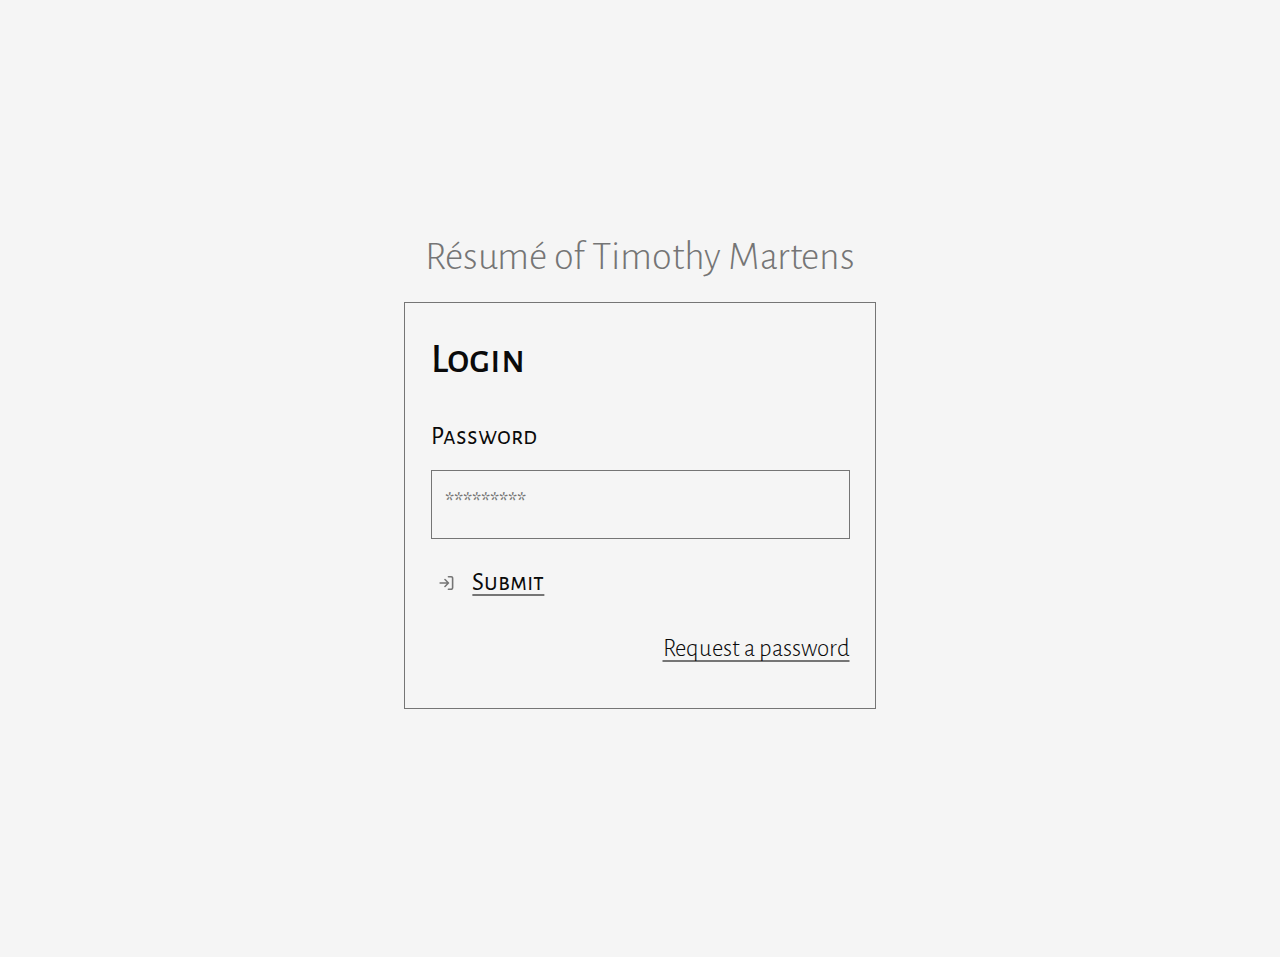
==== commit 17de655f: "Add files via upload" ====
--- a/index.html
+++ b/index.html
@@ -2,752 +2,88 @@
 <html lang="en">
 
 <head>
-
     <meta charset="UTF-8">
     <meta name="viewport" content="width=device-width,initial-scale=1">
-    <title>The r&eacute;sum&eacute; of Timothy Martens &#8211; Product Designer &amp; Design Technologist</title>
+    <title>Login: R&eacute;sum&eacute; of Timothy Martens &#8211;</title>
     <link rel="preconnect" href="https://fonts.googleapis.com">
     <link rel="preconnect" href="https://fonts.gstatic.com" crossorigin>
     <link href="https://fonts.googleapis.com/css2?family=Alegreya+Sans:wght@300;500&family=Alegreya+Sans+SC:wght@300;400;500&display=swap" rel="stylesheet">
-    <!-- <link rel="stylesheet" href="print.css" media="print" /> -->
-    <meta name="description" content="The r&eacute;sum&eacute; of Timothy Martens &#8211; Product Designer &amp; Design Technologist" />
-    <meta name="format-detection" content="telephone=no">
-    <style>
-        /* Reset based on https://andy-bell.co.uk/a-more-modern-css-reset/ */
+    <link rel="stylesheet" href="app.css">
+    <meta name="robots" content="noindex, nofollow">
+</head>
 
-        *,
-        *::before,
-        *::after {
-            box-sizing: border-box;
+<body class="target">
+    <main class="vertical-rhythm-xs">
+        <p class="title">R&eacute;sum&eacute; of Timothy Martens</p>
+        <article class="box padding:--_cv-space-l">
+            <form action="" class="login vertical-rhythm-xs">
+                <h5>Login</h5>
+                <div>
+                    <label>Password</label>
+                    <input data-id="password" type="password" placeholder="*********">
+                </div>
+                <div>
+                    <button data-id="button" type="button" class="with-icon">
+                        <svg class="icon">
+                            <use href="#login"></use>
+                        </svg>Submit
+                        <span data-id="alert" style="display:none"><span class="color:--_cv-color-neutral">&nbsp;&nbsp;&equals;&nbsp;&nbsp;</span>incorrect</span></button>
+                </div>
+            </form>
+            <p class="font-size:--_cv-fontSize-s text-align:right"><a href="mailto:permissions@timpish.com?subject=R&eacute;sum&eacute; password request">Request a password</a></p>
+        </article>
+    </main>
+    <script type="text/javascript">
+        !function () { "use strict"; function t(t) { t ? (f[0] = f[16] = f[1] = f[2] = f[3] = f[4] = f[5] = f[6] = f[7] = f[8] = f[9] = f[10] = f[11] = f[12] = f[13] = f[14] = f[15] = 0, this.blocks = f) : this.blocks = [0, 0, 0, 0, 0, 0, 0, 0, 0, 0, 0, 0, 0, 0, 0, 0, 0], this.h0 = 1732584193, this.h1 = 4023233417, this.h2 = 2562383102, this.h3 = 271733878, this.h4 = 3285377520, this.block = this.start = this.bytes = this.hBytes = 0, this.finalized = this.hashed = !1, this.first = !0 } var h = "object" == typeof window ? window : {}, s = !h.JS_SHA1_NO_NODE_JS && "object" == typeof process && process.versions && process.versions.node; s && (h = global); var i = !h.JS_SHA1_NO_COMMON_JS && "object" == typeof module && module.exports, e = "function" == typeof define && define.amd, r = "0123456789abcdef".split(""), o = [-2147483648, 8388608, 32768, 128], n = [24, 16, 8, 0], a = ["hex", "array", "digest", "arrayBuffer"], f = [], u = function (h) { return function (s) { return new t(!0).update(s)[h]() } }, c = function () { var h = u("hex"); s && (h = p(h)), h.create = function () { return new t }, h.update = function (t) { return h.create().update(t) }; for (var i = 0; i < a.length; ++i) { var e = a[i]; h[e] = u(e) } return h }, p = function (t) { var h = eval("require('crypto')"), s = eval("require('buffer').Buffer"), i = function (i) { if ("string" == typeof i) return h.createHash("sha1").update(i, "utf8").digest("hex"); if (i.constructor === ArrayBuffer) i = new Uint8Array(i); else if (void 0 === i.length) return t(i); return h.createHash("sha1").update(new s(i)).digest("hex") }; return i }; t.prototype.update = function (t) { if (!this.finalized) { var s = "string" != typeof t; s && t.constructor === h.ArrayBuffer && (t = new Uint8Array(t)); for (var i, e, r = 0, o = t.length || 0, a = this.blocks; r < o;) { if (this.hashed && (this.hashed = !1, a[0] = this.block, a[16] = a[1] = a[2] = a[3] = a[4] = a[5] = a[6] = a[7] = a[8] = a[9] = a[10] = a[11] = a[12] = a[13] = a[14] = a[15] = 0), s) for (e = this.start; r < o && e < 64; ++r)a[e >> 2] |= t[r] << n[3 & e++]; else for (e = this.start; r < o && e < 64; ++r)(i = t.charCodeAt(r)) < 128 ? a[e >> 2] |= i << n[3 & e++] : i < 2048 ? (a[e >> 2] |= (192 | i >> 6) << n[3 & e++], a[e >> 2] |= (128 | 63 & i) << n[3 & e++]) : i < 55296 || i >= 57344 ? (a[e >> 2] |= (224 | i >> 12) << n[3 & e++], a[e >> 2] |= (128 | i >> 6 & 63) << n[3 & e++], a[e >> 2] |= (128 | 63 & i) << n[3 & e++]) : (i = 65536 + ((1023 & i) << 10 | 1023 & t.charCodeAt(++r)), a[e >> 2] |= (240 | i >> 18) << n[3 & e++], a[e >> 2] |= (128 | i >> 12 & 63) << n[3 & e++], a[e >> 2] |= (128 | i >> 6 & 63) << n[3 & e++], a[e >> 2] |= (128 | 63 & i) << n[3 & e++]); this.lastByteIndex = e, this.bytes += e - this.start, e >= 64 ? (this.block = a[16], this.start = e - 64, this.hash(), this.hashed = !0) : this.start = e } return this.bytes > 4294967295 && (this.hBytes += this.bytes / 4294967296 << 0, this.bytes = this.bytes % 4294967296), this } }, t.prototype.finalize = function () { if (!this.finalized) { this.finalized = !0; var t = this.blocks, h = this.lastByteIndex; t[16] = this.block, t[h >> 2] |= o[3 & h], this.block = t[16], h >= 56 && (this.hashed || this.hash(), t[0] = this.block, t[16] = t[1] = t[2] = t[3] = t[4] = t[5] = t[6] = t[7] = t[8] = t[9] = t[10] = t[11] = t[12] = t[13] = t[14] = t[15] = 0), t[14] = this.hBytes << 3 | this.bytes >>> 29, t[15] = this.bytes << 3, this.hash() } }, t.prototype.hash = function () { var t, h, s = this.h0, i = this.h1, e = this.h2, r = this.h3, o = this.h4, n = this.blocks; for (t = 16; t < 80; ++t)h = n[t - 3] ^ n[t - 8] ^ n[t - 14] ^ n[t - 16], n[t] = h << 1 | h >>> 31; for (t = 0; t < 20; t += 5)s = (h = (i = (h = (e = (h = (r = (h = (o = (h = s << 5 | s >>> 27) + (i & e | ~i & r) + o + 1518500249 + n[t] << 0) << 5 | o >>> 27) + (s & (i = i << 30 | i >>> 2) | ~s & e) + r + 1518500249 + n[t + 1] << 0) << 5 | r >>> 27) + (o & (s = s << 30 | s >>> 2) | ~o & i) + e + 1518500249 + n[t + 2] << 0) << 5 | e >>> 27) + (r & (o = o << 30 | o >>> 2) | ~r & s) + i + 1518500249 + n[t + 3] << 0) << 5 | i >>> 27) + (e & (r = r << 30 | r >>> 2) | ~e & o) + s + 1518500249 + n[t + 4] << 0, e = e << 30 | e >>> 2; for (; t < 40; t += 5)s = (h = (i = (h = (e = (h = (r = (h = (o = (h = s << 5 | s >>> 27) + (i ^ e ^ r) + o + 1859775393 + n[t] << 0) << 5 | o >>> 27) + (s ^ (i = i << 30 | i >>> 2) ^ e) + r + 1859775393 + n[t + 1] << 0) << 5 | r >>> 27) + (o ^ (s = s << 30 | s >>> 2) ^ i) + e + 1859775393 + n[t + 2] << 0) << 5 | e >>> 27) + (r ^ (o = o << 30 | o >>> 2) ^ s) + i + 1859775393 + n[t + 3] << 0) << 5 | i >>> 27) + (e ^ (r = r << 30 | r >>> 2) ^ o) + s + 1859775393 + n[t + 4] << 0, e = e << 30 | e >>> 2; for (; t < 60; t += 5)s = (h = (i = (h = (e = (h = (r = (h = (o = (h = s << 5 | s >>> 27) + (i & e | i & r | e & r) + o - 1894007588 + n[t] << 0) << 5 | o >>> 27) + (s & (i = i << 30 | i >>> 2) | s & e | i & e) + r - 1894007588 + n[t + 1] << 0) << 5 | r >>> 27) + (o & (s = s << 30 | s >>> 2) | o & i | s & i) + e - 1894007588 + n[t + 2] << 0) << 5 | e >>> 27) + (r & (o = o << 30 | o >>> 2) | r & s | o & s) + i - 1894007588 + n[t + 3] << 0) << 5 | i >>> 27) + (e & (r = r << 30 | r >>> 2) | e & o | r & o) + s - 1894007588 + n[t + 4] << 0, e = e << 30 | e >>> 2; for (; t < 80; t += 5)s = (h = (i = (h = (e = (h = (r = (h = (o = (h = s << 5 | s >>> 27) + (i ^ e ^ r) + o - 899497514 + n[t] << 0) << 5 | o >>> 27) + (s ^ (i = i << 30 | i >>> 2) ^ e) + r - 899497514 + n[t + 1] << 0) << 5 | r >>> 27) + (o ^ (s = s << 30 | s >>> 2) ^ i) + e - 899497514 + n[t + 2] << 0) << 5 | e >>> 27) + (r ^ (o = o << 30 | o >>> 2) ^ s) + i - 899497514 + n[t + 3] << 0) << 5 | i >>> 27) + (e ^ (r = r << 30 | r >>> 2) ^ o) + s - 899497514 + n[t + 4] << 0, e = e << 30 | e >>> 2; this.h0 = this.h0 + s << 0, this.h1 = this.h1 + i << 0, this.h2 = this.h2 + e << 0, this.h3 = this.h3 + r << 0, this.h4 = this.h4 + o << 0 }, t.prototype.hex = function () { this.finalize(); var t = this.h0, h = this.h1, s = this.h2, i = this.h3, e = this.h4; return r[t >> 28 & 15] + r[t >> 24 & 15] + r[t >> 20 & 15] + r[t >> 16 & 15] + r[t >> 12 & 15] + r[t >> 8 & 15] + r[t >> 4 & 15] + r[15 & t] + r[h >> 28 & 15] + r[h >> 24 & 15] + r[h >> 20 & 15] + r[h >> 16 & 15] + r[h >> 12 & 15] + r[h >> 8 & 15] + r[h >> 4 & 15] + r[15 & h] + r[s >> 28 & 15] + r[s >> 24 & 15] + r[s >> 20 & 15] + r[s >> 16 & 15] + r[s >> 12 & 15] + r[s >> 8 & 15] + r[s >> 4 & 15] + r[15 & s] + r[i >> 28 & 15] + r[i >> 24 & 15] + r[i >> 20 & 15] + r[i >> 16 & 15] + r[i >> 12 & 15] + r[i >> 8 & 15] + r[i >> 4 & 15] + r[15 & i] + r[e >> 28 & 15] + r[e >> 24 & 15] + r[e >> 20 & 15] + r[e >> 16 & 15] + r[e >> 12 & 15] + r[e >> 8 & 15] + r[e >> 4 & 15] + r[15 & e] }, t.prototype.toString = t.prototype.hex, t.prototype.digest = function () { this.finalize(); var t = this.h0, h = this.h1, s = this.h2, i = this.h3, e = this.h4; return [t >> 24 & 255, t >> 16 & 255, t >> 8 & 255, 255 & t, h >> 24 & 255, h >> 16 & 255, h >> 8 & 255, 255 & h, s >> 24 & 255, s >> 16 & 255, s >> 8 & 255, 255 & s, i >> 24 & 255, i >> 16 & 255, i >> 8 & 255, 255 & i, e >> 24 & 255, e >> 16 & 255, e >> 8 & 255, 255 & e] }, t.prototype.array = t.prototype.digest, t.prototype.arrayBuffer = function () { this.finalize(); var t = new ArrayBuffer(20), h = new DataView(t); return h.setUint32(0, this.h0), h.setUint32(4, this.h1), h.setUint32(8, this.h2), h.setUint32(12, this.h3), h.setUint32(16, this.h4), t }; var y = c(); i ? module.exports = y : (h.sha1 = y, e && define(function () { return y })) }();
+    </script>
+    <script type="text/javascript">
+        "use strict"
+        var button = document.querySelectorAll('[data-id="button"]')
+        var password = document.querySelectorAll('[data-id="password"]')
+
+        function login(secret) {
+            var hash = sha1(secret)
+            var url = hash + "/index.html"
+            var alert = document.querySelectorAll('[data-id="alert"]')
+
+            var request = new XMLHttpRequest()
+            request.open('GET', url, true)
+
+            request.onload = function () {
+                if (request.status >= 200 && request.status < 400) {
+                    window.location = url
+                } else {
+                    parent.location.hash = hash
+                    alert[0].style.display = 'block'
+                    password[0].setAttribute('placeholder', '*********')
+                    password[0].value = ''
+                }
+            }
+            request.onerror = function () {
+                parent.location.hash = hash
+                alert[0].style.display = 'block'
+                password[0].setAttribute('placeholder', '*********')
+                password[0].value = ''
+            }
+            request.send()
         }
 
-        html {
-            -moz-text-size-adjust: none;
-            -webkit-text-size-adjust: none;
-            text-size-adjust: none;
-        }
+        button[0].addEventListener("click", function () {
+            login(password[0].value)
+        })
 
-        body,
-        h1,
-        h2,
-        h3,
-        h4,
-        h5,
-        p {
-            margin: 0;
-        }
-
-        body {
-            min-height: 100vh;
-            line-height: 1.5;
-        }
-
-        h1,
-        h2,
-        h3,
-        h4,
-        hr,
-        button {
-            line-height: 1.1;
-        }
-
-        h1,
-        h2,
-        h3,
-        h4,
-        h5 {
-            text-wrap: balance;
-        }
-
-        a:not([class]) {
-            text-decoration-skip-ink: auto;
-            color: currentColor;
-        }
-
-        :target {
-            scroll-margin-block: 5ex;
-        }
-
-        /* Global vars */
-
-        :where(html) {
-
-            /* pseudo-private props in triptych notation: namespaceName-valueType-variableName
-               https: //lea.verou.me/blog/2021/10/custom-properties-with-defaults/
-               https: //jwdallas.com/posts/namingcssvariables/ */
-
-            --_cv-color-light: var(--cv-color-light, hsl(0, 0%, 96%));
-            --_cv-color-dark: var(--cv-color-dark, hsl(0, 0%, 4%));
-            --_cv-color-neutral: var(--cv-color-neutral, hsl(0, 0%, 46%));
-            --_cv-fontFamily-body: Alegreya Sans, system-ui, -apple-system, sans-serif;
-            --_cv-fontFamily-display: var(--cv-fontFamily-body);
-            --_cv-fontFamily-smallcaps: Alegreya Sans SC, ui-serif, serif;
-            --_cv-maxInlineSize-textMeasure: var(--cv-maxInlineSize-textMeasure, 55ch);
-            --_cv-fontWeight-300: var(--cv-fontWeight-300, 300);
-            --_cv-fontWeight-400: var(--cv-fontWeight-400, 400);
-            --_cv-fontWeight-500: var(--cv-fontWeight-500, 500);
-            --_cv-fontSize-s: var(--cv-fontSize-s, clamp(0.7513rem, 0.4806rem + 1.3534vw, 1.6225rem));
-            --_cv-fontSize-m: var(--cv-fontSize-m, clamp(1.0625rem, 0.5771rem + 2.4272vw, 2.625rem));
-            --_cv-fontSize-l: var(--cv-fontSize-l, clamp(1.5025rem, 0.6497rem + 4.2641vw, 4.2475rem));
-            --_cv-fontSize-xl: var(--cv-fontSize-xl, clamp(2.1244rem, 0.6494rem + 7.3748vw, 6.8719rem));
-            --_cv-fontSize-xxl: var(--cv-fontSize-xxl, clamp(3.0038rem, 0.4826rem + 12.6058vw, 11.1188rem));
-            --_cv-lineHeight-leading: var(--cv-lineHeight-leading, clamp(1.502rem, 4.264vw + 0.65rem, 4.247rem));
-            --_cv-letterSpacing-trackingWide: var(--cv-letterSpacing-trackingWide, 0.0618ch);
-            --_cv-letterSpacing-trackingSubtle: var(--cv-letterSpacing-trackingSubtle, calc(var(--_cv-letterSpacing-trackingWide)/2));
-            --_cv-space-0: var(--cv-space-0, 0);
-            --_cv-space-xs: var(--cv-space-xs, clamp(0.3125rem, 0.1766rem + 0.6796vw, 0.75rem));
-            --_cv-space-s: var(--cv-space-s, clamp(0.4375rem, 0.2239rem + 1.068vw, 1.125rem));
-            --_cv-space-m: var(--cv-space-m, clamp(0.6875rem, 0.3768rem + 1.5534vw, 1.6875rem));
-            --_cv-space-l: var(--cv-space-l, clamp(1.0625rem, 0.5771rem + 2.4272vw, 2.625rem));
-            --_cv-space-xl: var(--cv-space-xl, clamp(1.625rem, 0.8871rem + 3.6893vw, 4rem));
-            --_cv-space-xxl: var(--cv-space-xxl, clamp(2.4375rem, 1.3113rem + 5.6311vw, 6.0625rem));
-            --_cv-space-xs-s: var(--cv-space-xs-s, clamp(0.3125rem, 0.0601rem + 1.2621vw, 1.125rem));
-            --_cv-space-xs-m: var(--cv-space-xs-m, clamp(0.3125rem, -0.1147rem + 2.1359vw, 1.6875rem));
-            --_cv-space-s-m: var(--cv-space-s-m, clamp(0.4375rem, 0.0492rem + 1.9417vw, 1.6875rem));
-            --_cv-space-s-xl: var(--cv-space-s-xl, clamp(0.4375rem, -0.6693rem + 5.534vw, 4rem));
-            --_cv-space-m-l: var(--cv-space-m-l, clamp(0.6875rem, 0.0856rem + 3.0097vw, 2.625rem));
-            --_cv-space-l-xl: var(--cv-space-l-xl, clamp(1.0625rem, 0.1499rem + 4.5631vw, 4rem));
-            --_cv-space-l-xxl: var(--cv-space-l-xxl, clamp(1.0625rem, -0.4909rem + 7.767vw, 6.0625rem));
-            --_cv-space-xl-xxl: var(--cv-space-xl-xxl, clamp(1.625rem, 0.2464rem + 6.8932vw, 6.0625rem));
-            --_cv-borderWidthStyleColor-border: var(--cv-borderWidthStyleColor-border, clamp(0.0088rem, -0.02rem + 0.1437vw, 0.1013rem) solid var(--_cv-color-neutral));
-            color: var(--_cv-color-dark);
-            background-color: var(--_cv-color-light);
-        }
-
-        /* Dark mode */
-        @media (prefers-color-scheme: dark) {
-            :root {
-                background-color: var(--_cv-color-dark);
-                color: var(--_cv-color-light);
+        document.onkeydown = function (e) {
+            e = e || window.event
+            if (e.keyCode == 13) {
+                login(password[0].value)
             }
         }
-
-        /* Elements */
-
-        body {
-            font-family: var(--_cv-fontFamily-body);
-            font-size: var(--_cv-fontSize-m);
-            line-height: var(--_cv-lineHeight-leading);
-            font-weight: var(--_cv-fontWeight-300);
-            font-variant-numeric: oldstyle-nums;
-            font-variant-numeric: proportional-nums;
-            margin-top: var(--_cv-space-xs-s);
-            margin-bottom: var(--_cv-space-m-l)
-        }
-
-        h1,
-        h2,
-        h3,
-        h4 {
-            font-family: var(--_cv-fontFamily-display);
-            font-weight: var(--_cv-fontWeight-500);
-        }
-
-        h5 {
-            font-family: var(--_cv-fontFamily-smallcaps);
-            font-weight: var(--_cv-fontWeight-500);
-        }
-
-        h1 {
-            font-size: var(--_cv-fontSize-xxl);
-            line-height: 0.88;
-            letter-spacing: var(--_cv-letterSpacing-trackingWide);
-            text-align: center;
-            text-transform: uppercase;
-        }
-
-        h2 {
-            font-size: var(--_cv-fontSize-xl);
-            margin-bottom: var(--_cv-space-xxl);
-        }
-
-        h3 {
-            font-size: var(--_cv-fontSize-l);
-            margin-bottom: var(--_cv-space-m);
-            margin-top: var(--_cv-space-xl);
-        }
-
-        h4,
-        h5 {
-            font-size: var(--_cv-fontSize-m);
-        }
-
-        nav,
-        address,
-        footer {
-            font-family: var(--_cv-fontFamily-smallcaps);
-            font-size: var(--_cv-fontSize-s);
-            font-weight: var(--_cv-fontWeight-400);
-        }
-
-        /* lead in and outro…neutral color */
-        nav p,
-        footer p:first-of-type {
-            color: var(--_cv-color-neutral);
-        }
-
-        /* de-italicize default */
-        address {
-            font-style: inherit;
-        }
-
-        abbr {
-            font-family: var(--_cv-fontFamily-smallcaps);
-            font-variant-caps: all-small-caps;
-            letter-spacing: var(--_cv-letterSpacing-trackingSubtle);
-            text-decoration-line: underline;
-            text-decoration-style: dotted;
-            text-decoration-color: var(--_cv-color-neutral);
-            text-decoration-thickness: 1.618px;
-            text-underline-offset: 0.1618em;
-        }
-
-        /* don't small cap abbrs in these headers */
-        h3 abbr,
-        h4 abbr {
-            font-family: var(--_cv-fontFamily-display);
-            font-variant-caps: normal;
-        }
-
-        /* plural smallcaps abbrs */
-        abbr+span {
-            font-size: 0.618em;
-        }
-
-        /* cap smallcaps in skill boxes */
-        .box li abbr {
-            font-variant-caps: normal;
-        }
-
-        /* neutral color punctuation glyphs &ndash;, &plus; */
-        time+span,
-        h4>span {
-            color: var(--_cv-color-neutral);
-        }
-
-        ul {
-            list-style: none;
-            margin: 0;
-            padding-left: 0;
-        }
-
-        /* add a beat above n+1 org postions */
-        ul+div.cluster {
-            margin-block-start: var(--_cv-space-s);
-        }
-
-        a,
-        button {
-            color: currentcolor;
-            text-decoration-line: underline;
-            text-decoration-color: var(--_cv-color-neutral);
-            text-underline-offset: 0.1618em;
-        }
-
-        button {
-            background: transparent;
-            border: none;
-            cursor: pointer;
-            display: inline-block;
-            font: inherit;
-            margin: 0;
-        }
-
-        a:hover svg,
-        button:hover svg {
-            scale: 1.2;
-        }
-
-        a:hover,
-        button:hover,
-        button:focus {
-            text-underline-offset: 0.3236em;
-        }
-
-        a:active,
-        a:focus,
-        button:active,
-        button:focus {
-            outline: var(--_cv-color-neutral) dotted 1.618px;
-            outline-offset: +6.853px;
-        }
-
-        /* icons base64 svgs  */
-        symbol {
-            fill: none;
-            stroke: var(--_cv-color-neutral);
-            stroke-width: 1;
-            stroke-linecap: round;
-        }
-
-        hr {
-            border: none;
-        }
-
-        hr.section::after {
-            content: '\00A7';
-            display: block;
-            filter: opacity(.1);
-            font-size: var(--_cv-fontSize-xxl);
-            text-align: center;
-        }
-
-        hr.subsection::after {
-            font-size: var(--_cv-fontSize-xl);
-        }
-
-        /* Layout primitives */
-
-        /* center */
-        .center {
-            box-sizing: content-box;
-            margin-inline: auto;
-            max-inline-size: var(--_cv-maxInlineSize-textMeasure);
-            padding-inline-start: var(--_cv-space-l-xxl);
-            padding-inline-end: var(--_cv-space-l-xxl);
-        }
-
-        /* stack */
-        .vertical-rhythm {
-            display: flex;
-            flex-direction: column;
-            justify-content: flex-start;
-        }
-
-        [class^='vertical-rhythm']>* {
-            margin-block: 0;
-        }
-
-        .vertical-rhythm-s>*+* {
-            margin-block-start: var(--_cv-space-l-xl);
-        }
-
-        .vertical-rhythm-m>*+* {
-            margin-block-start: var(--_cv-space-xl);
-        }
-
-        .vertical-rhythm-l>*+* {
-            margin-block-start: var(--_cv-space-xl-xxl);
-        }
-
-        /* cluster */
-        .cluster {
-            display: flex;
-            flex-wrap: wrap;
-            gap: var(--_cv-space-xs-m);
-            justify-content: space-between;
-            align-items: center;
-        }
-
-        /* paragraph, glyph delimited lists (main <li>s) */
-        .para-list>* {
-            list-style: none;
-            display: inline;
-
-        }
-
-        .para-list>*+*::before {
-            content: var(--symbol, '\22B9')'\0020';
-            color: var(--_cv-color-neutral);
-        }
-
-        /* box (skills) */
-        .box li {
-            padding: var(--_cv-space-s-m);
-            border: var(--_cv-borderWidthStyleColor-border);
-            color: inherit;
-            background-color: inherit;
-        }
-
-        .box * {
-            color: inherit;
-        }
-
-        /* icon */
-        .icon {
-            width: 1cap;
-            width: 0.75em;
-            height: 0.75em;
-            height: 1cap;
-        }
-
-        .with-icon {
-            display: inline-flex;
-            align-items: baseline;
-        }
-
-        .with-icon .icon {
-            margin-inline-end: var(--_cv-space-xs-s);
-        }
-
-        /* Utils */
-
-        /* Type */
-        .font-variant-numeric\:lining-nums {
-            font-variant-numeric: lining-nums;
-        }
-
-        /* Stack props */
-        .margin-block-start\:--_cv-space-0 {
-            margin-block-start: var(--_cv-space-0);
-        }
-
-        /* Cluster props */
-        .justify-content\:center {
-            justify-content: center;
-        }
-
-        .justify-content\:flex-start {
-            justify-content: flex-start;
-        }
-
-        .gap\:--_cv-space-s-xl {
-            gap: var(--_cv-space-s-xl);
-        }
-
-        /* layout debugger */
-        .* {
-            outline: deeppink dotted 0.5px;
-        }
-    </style>
-
-</head>
-
-<body id="top" class="center vertical-rhythm-l">
-
-    <header class="vertical-rhythm-m">
-
-        <nav class="cluster">
-            <p>R&eacute;sum&eacute; of&hellip;</p>
-            <ul class="cluster">
-                <li>
-                    <form method="get" action="martens-timothy-cv.pdf">
-                        <!-- <button type="submit" class="with-icon"> -->
-                        <button class="with-icon" onclick="window.alert('Feature: Downloadable version\nStatus: Work in progress\nEstimate: October 🎃 2023');return false;">
-                            <svg class="icon">
-                                <use href="#download"></use>
-                            </svg>
-                            Download
-                        </button>
-                    </form>
-                </li>
-                <li>
-                    <!-- <button class="with-icon" onclick="window.print();return false;"> -->
-                    <button class="with-icon" onclick="window.alert('Feature: Printable version\nStatus: Work in progress\nEstimate: October 🎃 2023');return false;">
-                        <svg class="icon">
-                            <use href="#print"></use>
-                        </svg>
-                        Print</button>
-                </li>
-            </ul>
-        </nav>
-
-        <h1>
-            Timothy<br>Martens
-        </h1>
-
-        <address class="margin-block-start:--_cv-space-0">
-            <ul class="cluster justify-content:center gap:--_cv-space-s-xl">
-                <li><a href="https://timpish.com/">timpish.com</a></li>
-                <li><a href="mailto:ui&#64;timpish.com">ui@timpish.com</a></li>
-                <li><a href="tel:+01-512-839-0033" class="font-variant-numeric:lining-nums" rel="nofollow">(512)&nbsp;839&hyphen;0033</a></li>
-                <li><a href="https://www.linkedin.com/in/timpish">LinkedIn</a></li>
-            </ul>
-        </address>
-
-        <p>User experience designer focused on healthcare user interface and interaction design. I apply practical research, human&hyphen;centered design, and engineering methods to create cooperative, resilient products.</p>
-        <!-- <p>Human&hyphen;centric product designer focused on healthcare user interface and interaction design. I apply practical research, design, and engineering methods to create user&hyphen;friendly, resilient <abbr title="User Interface">UI</abbr> systems.</p> -->
-
-    </header>
-
-    <hr class="section">
-
-    <main class="vertical-rhythm-s">
-
-        <article>
-            <h2>Experience</h2>
-            <h3>UnitedHealth Group</h3>
-            <!-- <li>Accomplished [X] as measured by [Y], by doing [Z].</li> -->
-            <div class="cluster">
-                <h4>Agile Practitioner 3/<wbr><abbr title="User Experience">UX</abbr> Architect</h4>
-                <h5><time datetime="2022-11">nov &rsquo;22</time> <span>&ndash;</span> <time datetime="2023-08">aug &rsquo;23</time></h5>
-            </div>
-            <ul class="para-list">
-                <li>Authored <abbr title="User-centered Design">UCD</abbr> research framework to accelerate <a href="https://en.wikipedia.org/wiki/Spike_(software_development)">spikes</a> by 50&percnt;</li>
-                <li>Developed Agile <abbr title="Knowledge Base">KB</abbr>, <abbr title="Information Architecture">IA</abbr>, and <abbr title="User Interface">UI</abbr> to improve content findability by 67&percnt;</li>
-                <li>Shipped unit identity, <abbr title="User Interface">UI</abbr>, and design system to increase engagement by 30&percnt;</li>
-                <li>Created <abbr title="Data Visualization">data viz</abbr> color palette to eliminate 100&percnt; of <abbr title="Accessibility">A11y</abbr> issues</li>
-                <li>Reworked <abbr title="Optum Technology University">OTU</abbr> logo to comply with Optum brand guidelines</li>
-                <li>Conducted heuristic evaluations to grade and recommend embedded and emerging technology</li>
-                <li>Ran workflow task analyses to identify and reduce friction</li>
-            </ul>
-            <div class="cluster">
-                <h4>Product Owner <span>&plus;</span> Interface Developer</h4>
-                <h5><time datetime="2021-10">oct &rsquo;21</time> <span>&ndash;</span> <time datetime="2022-10">oct &rsquo;22</time></h5>
-            </div>
-            <ul class="para-list">
-                <li>Transitioned team to Agile methodology to increase average time to production by 40&percnt;</li>
-                <li>Standardized clinical compendiums to reduce time on task <abbr title="Key Performance Indicator">kpi</abbr> by 53&percnt;</li>
-                <li>Wrote and trained interface design and development standards to advance and synchronize output quality</li>
-                <li>Produced and refined product backlogs to facilitate iteration planning and forecasting</li>
-                <li>Oversaw <abbr title="Quality Assurance">QA</abbr> for the deployment of eight interfaces</li>
-            </ul>
-            <div class="cluster">
-                <h4>Principal Analyst (<abbr title="Information Technology">IT</abbr> &amp; Business Systems)</h4>
-                <h5><time datetime="2015-01">jan &rsquo;15</time> <span>&ndash;</span> <time datetime="2021-09">sep &rsquo;21</time></h5>
-            </div>
-            <ul class="para-list">
-                <li>Advised on and prototyped <abbr title="User Interface">UI</abbr>/<wbr>interaction design solutions for key <abbr title="Line of Business">LOB</abbr> functions</li>
-                <li>Led research, design, and testing of bespoke patient intake product estimated to save &gt;$2<abbr title="Million">MM</abbr>/year at scale</li>
-                <li>Reduced COVID&hyphen;19 telemedicine landing page payload by 86&percnt; to achieve 4&times;100 <a href="https://developer.chrome.com/docs/lighthouse/">Lighthouse</a> scores.</li>
-                <li>Established repositories to aid compliance audits and distributed teams&rsquo; coordination</li>
-                <li>Served as <abbr title="User Interface/User Experience">UI/UX</abbr> <abbr title="Subject Matter Expert">SME</abbr> across multiple portfolio products</li>
-            </ul>
-            <div class="cluster">
-                <h4>Quality Assurance (<abbr title="Quality Assurance">QA</abbr>) Lead</h4>
-                <h5><time datetime="2013-02">feb &rsquo;13</time> <span>&ndash;</span> <time datetime="2014-12">dec &rsquo;14</time></h5>
-            </div>
-            <ul class="para-list">
-                <li>Reengineered <abbr title="Quality Assurance">QA</abbr> process to remove release cycle bottlenecks</li>
-                <li>Onboarded new <abbr title="Quality Assurance">QA</abbr> engineers to scale department&rsquo;s capacity by 60&percnt;</li>
-                <li>Spearheaded unit, integration, end&hyphen;to&hyphen;end, acceptance, and regression testing across product portfolio releases</li>
-            </ul>
-            <h3>WellMed Medical <abbr title="Management">Mgmt</abbr>.</h3>
-            <div class="cluster">
-                <h4>User Experience (<abbr title="User Experience">UX</abbr>) Lead</h4>
-                <h5><time datetime="2011-11">nov &rsquo;11</time> <span>&ndash;</span> <time datetime="2013-01">jan &rsquo;13</time></h5>
-            </div>
-            <ul class="para-list">
-                <li>Designed multiple clinical screening <abbr title="User Interface">UI</abbr><span>s</span> used &gt;10<abbr title="Million">MM</abbr> times since launch</li>
-                <li>Developed and tested service design and iOS prototypes for <abbr title="Hospital Consumer Assessment of Healthcare Providers and Systems">HCAHPS</abbr> surveys and clinic patient flow optimization</li>
-                <li>Created <abbr title="User Interface">UI</abbr> pattern library and design tokens to facilitate <abbr title="Design Operations">DesignOps</abbr> and front&hyphen;end refactoring</li>
-            </ul>
-            <div class="cluster">
-                <h4><abbr title="Senior">Sr. </abbr> User Experience (<abbr title="User Experience">UX</abbr>) Designer</h4>
-                <h5><time datetime="2011-08">aug &rsquo;11</time> <span>&ndash;</span> <time datetime="2011-10">oct &rsquo;11</time></h5>
-            </div>
-            <ul class="para-list">
-                <li>Audited <abbr title="User Interface/User Experience">UI/UX</abbr> of proprietary <abbr title="Electronic Health Record/Practice Management System">EHR/PMS</abbr> product to generate design backlog</li>
-                <li>Defined and measured <abbr title="Key Performance Indicators">KPI</abbr><span>s</span> to create product scorecards</li>
-                <li>Designed and tested clinician and patient facing features from concept to production</li>
-            </ul>
-            <h3>Splash Design</h3>
-            <div class="cluster">
-                <h4>Founding Principal</h4>
-                <h5><time datetime="2001-05">may &rsquo;01</time> <span>&ndash;</span> <time datetime="2011-O1">jan &rsquo;11</time></h5>
-            </div>
-            <ul class="para-list">
-                <li>Provided content, <abbr title=" Information Architecture">IA</abbr>, <abbr title="User Experience">UX</abbr>, <abbr title="User Interface">UI</abbr>, <abbr title="Search Engine Optimization">SEO</abbr>, identity, print, and environmental design services</li>
-                <li>Actualized web <abbr title="User Interface">UI</abbr><span>s</span> for design agency clients</li>
-                <li>Conceived and developed a tour bookings procurement and management app</li>
-            </ul>
-            <h3>Forbes Consulting Group</h3>
-            <div class="cluster">
-                <h4><abbr title="User Experience">UX</abbr>/Design Manager</h4>
-                <h5><time datetime="1998-01">jan &rsquo;98</time> <span>&ndash;</span> <time datetime="2001-O1">jan &rsquo;01</time></h5>
-            </div>
-            <ul class="para-list">
-                <li>Managed <abbr title="Design Operations">DesignOps</abbr> of Fortune 500 client digital and print output</li>
-                <li>Designed <abbr title="User Interface/User Experience">UI/UX</abbr> of first&hyphen;ever online focus group product</li>
-                <li>Produced intranet/extranet <abbr title="User Interface">UI</abbr><span>s</span> for project management and secure document exchange</li>
-            </ul>
-            <div class="cluster">
-                <h4><abbr title="User Interface">UI</abbr> Design Developer</h4>
-                <h5><time datetime="1997-01">jan &rsquo;97</time> <span>&ndash;</span> <time datetime="1998-O5">may &rsquo;98</time></h5>
-            </div>
-            <ul class="para-list">
-                <li>Launched consultancy&rsquo;s first public&hyphen;facing website</li>
-                <li>Built ancillary lead and revenue generating websites and weblogs</li>
-                <li>Developed <abbr title="User Interface/User Experience">UI/UX</abbr>, <abbr title="Data Visualization">data viz</abbr>, and graphic designs for client&hyphen;facing web and interactive media</li>
-            </ul>
-            <div class="cluster">
-                <h4>Editor &amp; Editorial Designer</h4>
-                <h5><time datetime="1996-01">jan &rsquo;96</time> <span>&ndash;</span> <time datetime="1996-12">dec &rsquo;96</time></h5>
-            </div>
-            <ul class="para-list">
-                <li>Edited entirety of consultancy&rsquo;s output to clients</li>
-                <li>Provided editorial oversight to <abbr title="Chief Executive Officer">CEO</abbr> and senior executives</li>
-                <li>Compiled style guide to align market research terminologies</li>
-                <li>Implemented typographic grid system templates</li>
-            </ul>
-            <h3>Freelance</h3>
-            <div class="cluster">
-                <h4>Consultant Designer</h4>
-                <h5><time datetime="1994-01">jan &rsquo;94</time> <span>&ndash;</span> <time datetime="1995-12">dec &rsquo;95</time></h5>
-            </div>
-            <ul class="para-list">
-                <li>Consulted around print, optical, and web media</li>
-                <li>Advised traditional media and academic publishers on the state of the art in web and <abbr title="Desktop Publsihing">DTP</abbr></li>
-                <li>Developed AppleScript service that transformed <abbr title="Word Processing">wp</abbr> formats to <abbr title="Standard Generalized Markup Language">SGML</abbr></li>
-            </ul>
-        </article>
-
-        <hr class="subsection">
-
-        <article>
-            <h2>Education</h2>
-            <h3>University of London</h3>
-            <h4><abbr title="Master of Science">MSc</abbr> studies, Politics, <abbr title="Scool of Oriental and African Studies">SOAS</abbr></h4>
-            <h3>University of California<wbr> San Diego</h3>
-            <h4><abbr title="Bachelor of Arts">BA</abbr>, History, Revelle College</h4>
-            <h3>DeCordova Museum School</h3>
-            <h4>Dynamics of Color I&hyphen;II&hyphen;III with Ati Gropius Johansen</h4>
-            <h3>Yale University</h3>
-            <h4>Presenting Data &amp; Information with Edward Tufte</h4>
-            <h3>Tufts University</h3>
-            <h4>Icons &amp; Visual Symbols, School of the Museum of Fine Arts</h4>
-            <h3>Harvard Extension School</h3>
-            <h4>Physics I: Mechanics, Elasticity, Fluids, and Diffusion</h4>
-        </article>
-
-        <hr class="subsection">
-
-        <article>
-            <h2>Skills</h2>
-            <h3>Practice</h3>
-            <ul class="cluster box justify-content:flex-start">
-                <li><abbr title="User Interface">UI</abbr> Design</li>
-                <li><abbr title="Interaction Design">IxD</abbr></li>
-                <li><abbr title="User Experience">UX</abbr> Design</li>
-                <li>Product Design</li>
-                <li>Service Design</li>
-                <li>Design Strategy</li>
-                <li>Design Thinking</li>
-                <li><abbr title="Human-Centered Design">HCD</abbr></li>
-                <li><abbr title="User-Centered Design">UCD</abbr></li>
-                <li><abbr title="User Experience">UX</abbr> Architecture</li>
-                <li><abbr title="Information Architecture">IA</abbr></li>
-                <li><abbr title="User Experience Research">UX</abbr> Research</li>
-                <li>Design Methods</li>
-                <li>DesignOps</li>
-                <li>Design Engineering</li>
-                <li>Engineering Method</li>
-                <li>Accessibility</li>
-                <li>Inclusive Design</li>
-                <li>Color Theory</li>
-                <li>Content Design</li>
-                <li>Typography</li>
-                <li>Editorial Design</li>
-                <li>Technical Writing</li>
-                <li><abbr title="User Experience">UX</abbr> Writing</li>
-                <li>Information Design</li>
-                <li>Data Visualization</li>
-                <li>Creative Direction</li>
-                <li>Visual Design</li>
-                <li>Communication Design</li>
-                <li>Graphic Design</li>
-                <li>Identity Design</li>
-                <li>&hellip;</li>
-            </ul>
-            <h3>Deliverables</h3>
-            <ul class="cluster box justify-content:flex-start">
-                <li>Concept Models</li>
-                <li>Prototypes</li>
-                <li>Mockups</li>
-                <li>Wireframes</li>
-                <li><abbr title="Graphical User Inteface">GUI</abbr></li>
-                <li><abbr title="Voice User Interface">VUI</abbr></li>
-                <li>Design Systems</li>
-                <li>Design Specifications</li>
-                <li>Competitor Analysis</li>
-                <li>Usability Reports</li>
-                <li>Analytics Reports</li>
-                <li>Site Maps</li>
-                <li>Journey Maps</li>
-                <li>Storyboards</li>
-                <li>Flowcharts</li>
-                <li>Personas</li>
-                <li>&hellip;</li>
-            </ul>
-            <h3>Technologies</h3>
-            <ul class="cluster box justify-content:flex-start">
-                <li><abbr title="Cascading Style Sheets">CSS</abbr></li>
-                <li><abbr title="HyperText Markup Language">HTML</abbr></li>
-                <li><abbr title="JavaScript">JS</abbr></li>
-                <li><abbr title="Scalable Vector Graphics">SVG</abbr></li>
-                <li>User Agents</li>
-                <li>VS Code</li>
-                <li>Git</li>
-                <li>Figma</li>
-                <li>ProtoPie</li>
-                <li>D3</li>
-                <li><abbr title="Artificial Intelligence">A.I.</abbr></li>
-                <li><abbr title="JavaScript Object Notation">JSON</abbr></li>
-                <li><abbr title="A human-friendly data serialization language">YAML</abbr></li>
-                <li><abbr title="Hypertext Transfer Protocol">HTTP</abbr></li>
-                <li>Web Components</li>
-                <li><abbr title="Progressive Web Apps">PWA</abbr><span>s</span></li>
-                <li>Web <abbr title="Application Programming Interface">API</abbr><span>s</span></li>
-                <li>Xcode/SwiftUI</li>
-                <li>iOS/MacOS</li>
-                <li>Android/Material</li>
-                <li>Windows</li>
-                <li>&hellip;</li>
-                <!-- <li>Storybook</li>
-                        <li>zeroheight</li>
-                        <li>Framer</li>
-                        <li>Origami</li>
-                        <li>Flinto</li>
-                        <li>Principle</li>
-                        <li>Adobe CC</li>
-                        <li>Axure</li>
-                        <li>Rive</li>
-                        <li>Flow</li>
-                        <li>Lotti</li>
-                        <li>Luro</li>
-                        <li>Maze</li>
-                        <li>Optimal Workshop</li>
-                        <li>DScout</li>
-                        <li>UX Tweak</li>
-                        <li>Voiceflow</li>
-                        <li>Jira</li>
-                        <li>Stencil</li>
-                        <li>Lit</li>
-                        <li>Polymer</li>
-                        <li>Svelte</li>
-                        <li>Preact</li>
-                        <li>Solid</li>
-                        <li>Marko</li>
-                        <li>Inferno</li>
-                        <li>Hyper</li>
-                        <li>FAST</li>
-                        <li>Vue</li>
-                        <li>Qwik</li>
-                        <li>Eleventy</li>
-                        <li>Astro</li>
-                        <li>Enhance</li>
-                        <li>SvelteKit</li>
-                        <li>Fresh</li>-->
-            </ul>
-        </article>
-
-    </main>
-
-    <hr class="section">
-
-    <footer class="cluster">
-        <p>&copy;
-            <script>document.write((new Date).getFullYear())</script><noscript>2023</noscript> Timothy Martens
-        </p>
-        <p><a class="with-icon" href="#top">
-                <svg class="icon">
-                    <use href="#arrow-up"></use>
-                </svg>
-                Top</a></p>
-    </footer>
-
+    </script>
     <svg display="none" xmlns="http://www.w3.org/2000/svg" xmlns:xlink="http://www.w3.org/1999/xlink">
-        <symbol id="download" viewBox="0 0 10 10">
-            <path d="M9.075 7.168v1.545a.72.72 0 0 1-.265.546.99.99 0 0 1-.64.227H1.83a.99.99 0 0 1-.64-.227.72.72 0 0 1-.265-.546V7.168m1.811-1.931L5 7.168m0 0 2.264-1.931M5 7.168V1.722" />
-        </symbol>
-        <symbol id="print" viewBox="0 0 10 10">
-            <path d="M2.5 4.468V1.764h5v2.704m-5 3.477h-.833a.868.868 0 0 1-.59-.226.745.745 0 0 1-.244-.547V5.241c0-.205.088-.401.244-.546a.868.868 0 0 1 .59-.227h6.666c.221 0 .433.082.59.227a.745.745 0 0 1 .244.546v1.931a.745.745 0 0 1-.244.547.868.868 0 0 1-.59.226H7.5 M2.5 6.4h5v3.09h-5V6.4Z" />
-        </symbol>
-        <symbol id="arrow-up" viewBox="0 0 10 10">
-            <path d="M.889 1.726h8.15m-1.775 4.25L5 4.043m0 0L2.736 5.975M5 4.044V9.49" />
+        <symbol id="login" viewBox="0 0 10 10">
+            <path d="M6.296 1.73h1.729a.864.864 0 0 1 .864.864v6.05a.864.864 0 0 1-.864.863H6.296M4.136 7.78l2.16-2.16m0 0-2.16-2.16m2.16 2.16H1.111" />
         </symbol>
     </svg>
-
 </body>
 
 </html>--- a/app.css
+++ b/app.css
@@ -0,0 +1,450 @@
+    /* Reset based on https://andy-bell.co.uk/a-more-modern-css-reset/ */
+
+    *,
+    *::before,
+    *::after {
+        box-sizing: border-box;
+    }
+
+    html {
+        -moz-text-size-adjust: none;
+        -webkit-text-size-adjust: none;
+        text-size-adjust: none;
+    }
+
+    body,
+    h1,
+    h2,
+    h3,
+    h4,
+    h5,
+    p {
+        margin: 0;
+    }
+
+    body {
+        min-height: 100vh;
+        line-height: 1.5;
+    }
+
+    h1,
+    h2,
+    h3,
+    h4,
+    hr,
+    button,
+    input,
+    label {
+        line-height: 1.1;
+    }
+
+    h1,
+    h2,
+    h3,
+    h4,
+    h5 {
+        text-wrap: balance;
+    }
+
+    a:not([class]) {
+        text-decoration-skip-ink: auto;
+        color: currentColor;
+    }
+
+    :target {
+        scroll-margin-block: 5ex;
+    }
+
+    /* Global vars */
+
+    :where(html) {
+
+        /* pseudo-private props in triptych notation: namespaceName-valueType-variableName
+               https: //lea.verou.me/blog/2021/10/custom-properties-with-defaults/
+               https: //jwdallas.com/posts/namingcssvariables/ */
+
+        --_cv-color-light: var(--cv-color-light, hsl(0, 0%, 96%));
+        --_cv-color-dark: var(--cv-color-dark, hsl(0, 0%, 4%));
+        --_cv-color-neutral: var(--cv-color-neutral, hsl(0, 0%, 46%));
+        --_cv-fontFamily-body: Alegreya Sans, system-ui, -apple-system, sans-serif;
+        --_cv-fontFamily-display: var(--cv-fontFamily-body);
+        --_cv-fontFamily-smallcaps: Alegreya Sans SC, ui-serif, serif;
+        --_cv-maxInlineSize-textMeasure: var(--cv-maxInlineSize-textMeasure, 55ch);
+        --_cv-fontWeight-300: var(--cv-fontWeight-300, 300);
+        --_cv-fontWeight-400: var(--cv-fontWeight-400, 400);
+        --_cv-fontWeight-500: var(--cv-fontWeight-500, 500);
+        --_cv-fontSize-s: var(--cv-fontSize-s, clamp(0.7513rem, 0.4806rem + 1.3534vw, 1.6225rem));
+        --_cv-fontSize-m: var(--cv-fontSize-m, clamp(1.0625rem, 0.5771rem + 2.4272vw, 2.625rem));
+        --_cv-fontSize-l: var(--cv-fontSize-l, clamp(1.5025rem, 0.6497rem + 4.2641vw, 4.2475rem));
+        --_cv-fontSize-xl: var(--cv-fontSize-xl, clamp(2.1244rem, 0.6494rem + 7.3748vw, 6.8719rem));
+        --_cv-fontSize-xxl: var(--cv-fontSize-xxl, clamp(3.0038rem, 0.4826rem + 12.6058vw, 11.1188rem));
+        --_cv-lineHeight-leading: var(--cv-lineHeight-leading, clamp(1.502rem, 4.264vw + 0.65rem, 4.247rem));
+        --_cv-letterSpacing-trackingWide: var(--cv-letterSpacing-trackingWide, 0.0618ch);
+        --_cv-letterSpacing-trackingSubtle: var(--cv-letterSpacing-trackingSubtle, calc(var(--_cv-letterSpacing-trackingWide)/2));
+        --_cv-space-0: var(--cv-space-0, 0);
+        --_cv-space-xs: var(--cv-space-xs, clamp(0.3125rem, 0.1766rem + 0.6796vw, 0.75rem));
+        --_cv-space-s: var(--cv-space-s, clamp(0.4375rem, 0.2239rem + 1.068vw, 1.125rem));
+        --_cv-space-m: var(--cv-space-m, clamp(0.6875rem, 0.3768rem + 1.5534vw, 1.6875rem));
+        --_cv-space-l: var(--cv-space-l, clamp(1.0625rem, 0.5771rem + 2.4272vw, 2.625rem));
+        --_cv-space-xl: var(--cv-space-xl, clamp(1.625rem, 0.8871rem + 3.6893vw, 4rem));
+        --_cv-space-xxl: var(--cv-space-xxl, clamp(2.4375rem, 1.3113rem + 5.6311vw, 6.0625rem));
+        --_cv-space-xs-s: var(--cv-space-xs-s, clamp(0.3125rem, 0.0601rem + 1.2621vw, 1.125rem));
+        --_cv-space-xs-m: var(--cv-space-xs-m, clamp(0.3125rem, -0.1147rem + 2.1359vw, 1.6875rem));
+        --_cv-space-s-m: var(--cv-space-s-m, clamp(0.4375rem, 0.0492rem + 1.9417vw, 1.6875rem));
+        --_cv-space-s-xl: var(--cv-space-s-xl, clamp(0.4375rem, -0.6693rem + 5.534vw, 4rem));
+        --_cv-space-m-l: var(--cv-space-m-l, clamp(0.6875rem, 0.0856rem + 3.0097vw, 2.625rem));
+        --_cv-space-l-xl: var(--cv-space-l-xl, clamp(1.0625rem, 0.1499rem + 4.5631vw, 4rem));
+        --_cv-space-l-xxl: var(--cv-space-l-xxl, clamp(1.0625rem, -0.4909rem + 7.767vw, 6.0625rem));
+        --_cv-space-xl-xxl: var(--cv-space-xl-xxl, clamp(1.625rem, 0.2464rem + 6.8932vw, 6.0625rem));
+        --_cv-borderWidthStyleColor-border: var(--cv-borderWidthStyleColor-border, clamp(0.0088rem, -0.02rem + 0.1437vw, 0.1013rem) solid var(--_cv-color-neutral));
+        color: var(--_cv-color-dark);
+        background-color: var(--_cv-color-light);
+    }
+
+    /* Dark mode */
+    @media (prefers-color-scheme: dark) {
+        :root {
+            background-color: var(--_cv-color-dark);
+            color: var(--_cv-color-light);
+        }
+    }
+
+    /* Elements */
+
+    body {
+        font-family: var(--_cv-fontFamily-body);
+        font-size: var(--_cv-fontSize-m);
+        line-height: var(--_cv-lineHeight-leading);
+        font-weight: var(--_cv-fontWeight-300);
+        font-variant-numeric: oldstyle-nums;
+        font-variant-numeric: proportional-nums;
+        margin-top: var(--_cv-space-xs-s);
+        margin-bottom: var(--_cv-space-m-l)
+    }
+
+    h1,
+    h2,
+    h3,
+    h4 {
+        font-family: var(--_cv-fontFamily-display);
+        font-weight: var(--_cv-fontWeight-500);
+    }
+
+    h5 {
+        font-family: var(--_cv-fontFamily-smallcaps);
+        font-weight: var(--_cv-fontWeight-500);
+    }
+
+    h1 {
+        font-size: var(--_cv-fontSize-xxl);
+        line-height: 0.88;
+        letter-spacing: var(--_cv-letterSpacing-trackingWide);
+        text-align: center;
+        text-transform: uppercase;
+    }
+
+    h2 {
+        font-size: var(--_cv-fontSize-xl);
+        margin-bottom: var(--_cv-space-xxl);
+    }
+
+    h3 {
+        font-size: var(--_cv-fontSize-l);
+        margin-bottom: var(--_cv-space-m);
+        margin-top: var(--_cv-space-xl);
+    }
+
+    h4,
+    h5 {
+        font-size: var(--_cv-fontSize-m);
+    }
+
+    p.title {
+        text-align: center;
+        font-size: var(--_cv-fontSize-m);
+        color: var(--_cv-color-neutral);
+    }
+
+    nav,
+    address,
+    footer,
+    .login {
+        font-family: var(--_cv-fontFamily-smallcaps);
+        font-size: var(--_cv-fontSize-s);
+        font-weight: var(--_cv-fontWeight-400);
+    }
+
+    /* lead in and outro…neutral color */
+    nav p,
+    footer p:first-of-type {
+        color: var(--_cv-color-neutral);
+    }
+
+    /* de-italicize default */
+    address {
+        font-style: inherit;
+    }
+
+    abbr {
+        font-family: var(--_cv-fontFamily-smallcaps);
+        font-variant-caps: all-small-caps;
+        letter-spacing: var(--_cv-letterSpacing-trackingSubtle);
+        text-decoration-line: underline;
+        text-decoration-style: dotted;
+        text-decoration-color: var(--_cv-color-neutral);
+        text-decoration-thickness: 1.618px;
+        text-underline-offset: 0.1618em;
+    }
+
+    /* don't small cap abbrs in these headers */
+    h3 abbr,
+    h4 abbr {
+        font-family: var(--_cv-fontFamily-display);
+        font-variant-caps: normal;
+    }
+
+    /* plural smallcaps abbrs */
+    abbr+span {
+        font-size: 0.618em;
+    }
+
+    /* cap smallcaps in skill boxes */
+    .box li abbr {
+        font-variant-caps: normal;
+    }
+
+    /* neutral color punctuation glyphs &ndash;, &plus; */
+    time+span,
+    h4>span {
+        color: var(--_cv-color-neutral);
+    }
+
+    ul {
+        list-style: none;
+        margin: 0;
+        padding-left: 0;
+    }
+
+    /* add a beat above n+1 org postions */
+    ul+div.cluster {
+        margin-block-start: var(--_cv-space-s);
+    }
+
+    a,
+    button {
+        color: currentcolor;
+        text-decoration-line: underline;
+        text-decoration-color: var(--_cv-color-neutral);
+        text-underline-offset: 0.1618em;
+    }
+
+    button>span {
+        text-decoration-line: underline;
+        text-decoration-color: transparent;
+    }
+
+    button,
+    input {
+        background: transparent;
+        border: none;
+        cursor: pointer;
+        display: inline-block;
+        font: inherit;
+        margin: 0;
+    }
+
+    input {
+        border: var(--_cv-borderWidthStyleColor-border);
+        color: inherit;
+        width: 100%;
+        padding-left: 1ch;
+    }
+
+    a:hover svg,
+    button:hover svg {
+        scale: 1.2;
+    }
+
+    a:hover,
+    button:hover,
+    button:focus {
+        text-underline-offset: 0.3236em;
+    }
+
+    a:active,
+    a:focus,
+    button:active,
+    button:focus {
+        outline: var(--_cv-color-neutral) dotted 1.618px;
+        outline-offset: +6.853px;
+    }
+
+    /* icons base64 svgs  */
+    symbol {
+        fill: none;
+        stroke: var(--_cv-color-neutral);
+        stroke-width: 1;
+        stroke-linecap: round;
+    }
+
+    hr {
+        border: none;
+    }
+
+    hr.section::after {
+        content: '\00A7';
+        display: block;
+        filter: opacity(.1);
+        font-size: var(--_cv-fontSize-xxl);
+        text-align: center;
+    }
+
+    hr.subsection::after {
+        font-size: var(--_cv-fontSize-xl);
+    }
+
+    /* Layout primitives */
+
+    /* center */
+    .center {
+        box-sizing: content-box;
+        margin-inline: auto;
+        max-inline-size: var(--_cv-maxInlineSize-textMeasure);
+        padding-inline-start: var(--_cv-space-l-xxl);
+        padding-inline-end: var(--_cv-space-l-xxl);
+    }
+
+    /* target */
+    .target {
+        display: grid;
+        place-items: center
+    }
+
+    /* stack */
+    .vertical-rhythm {
+        display: flex;
+        flex-direction: column;
+        justify-content: flex-start;
+    }
+
+    [class^='vertical-rhythm']>* {
+        margin-block: 0;
+    }
+
+    .vertical-rhythm-xs>*+* {
+        margin-block-start: var(--_cv-space-xs);
+    }
+
+    .vertical-rhythm-s>*+* {
+        margin-block-start: var(--_cv-space-l-xl);
+    }
+
+    .vertical-rhythm-s>*+* {
+        margin-block-start: var(--_cv-space-l-xl);
+    }
+
+    .vertical-rhythm-m>*+* {
+        margin-block-start: var(--_cv-space-xl);
+    }
+
+    .vertical-rhythm-l>*+* {
+        margin-block-start: var(--_cv-space-xl-xxl);
+    }
+
+    /* cluster */
+    .cluster {
+        display: flex;
+        flex-wrap: wrap;
+        gap: var(--_cv-space-xs-m);
+        justify-content: space-between;
+        align-items: center;
+    }
+
+    /* paragraph, glyph delimited lists (main <li>s) */
+    .para-list>* {
+        list-style: none;
+        display: inline;
+
+    }
+
+    .para-list>*+*::before {
+        content: var(--symbol, '\22B9')'\0020';
+        color: var(--_cv-color-neutral);
+    }
+
+    /* box */
+    article.box,
+    .box li {
+        padding: var(--_cv-space-s-m);
+        border: var(--_cv-borderWidthStyleColor-border);
+        color: inherit;
+        background-color: inherit;
+    }
+
+    .box * {
+        color: inherit;
+    }
+
+    /* icon */
+    .icon {
+        width: 1cap;
+        width: 0.75em;
+        height: 0.75em;
+        height: 1cap;
+    }
+
+    .with-icon {
+        display: inline-flex;
+        align-items: baseline;
+    }
+
+    .with-icon .icon {
+        margin-inline-end: var(--_cv-space-xs-s);
+    }
+
+    /* Utils */
+
+    /* Type */
+    .font-variant-numeric\:lining-nums {
+        font-variant-numeric: lining-nums;
+    }
+
+    .font-size\:--_cv-fontSize-s {
+        font-size: var(--_cv-fontSize-s) !important;
+    }
+
+    .text-align\:right {
+        text-align: right !important;
+    }
+
+    /* Stack props */
+    .margin-block-start\:--_cv-space-0 {
+        margin-block-start: var(--_cv-space-0);
+    }
+
+    /* Cluster props */
+    .justify-content\:center {
+        justify-content: center;
+    }
+
+    .justify-content\:flex-start {
+        justify-content: flex-start;
+    }
+
+    /* General */
+    .padding\:--_cv-space-l {
+        padding: var(--_cv-space-l);
+    }
+
+    .gap\:--_cv-space-s-xl {
+        gap: var(--_cv-space-s-xl);
+    }
+
+    .color\:--_cv-color-neutral {
+        color: var(--_cv-color-neutral);
+    }
+
+    /* layout debugger */
+    .* {
+        outline: deeppink dotted 0.5px;
+    }